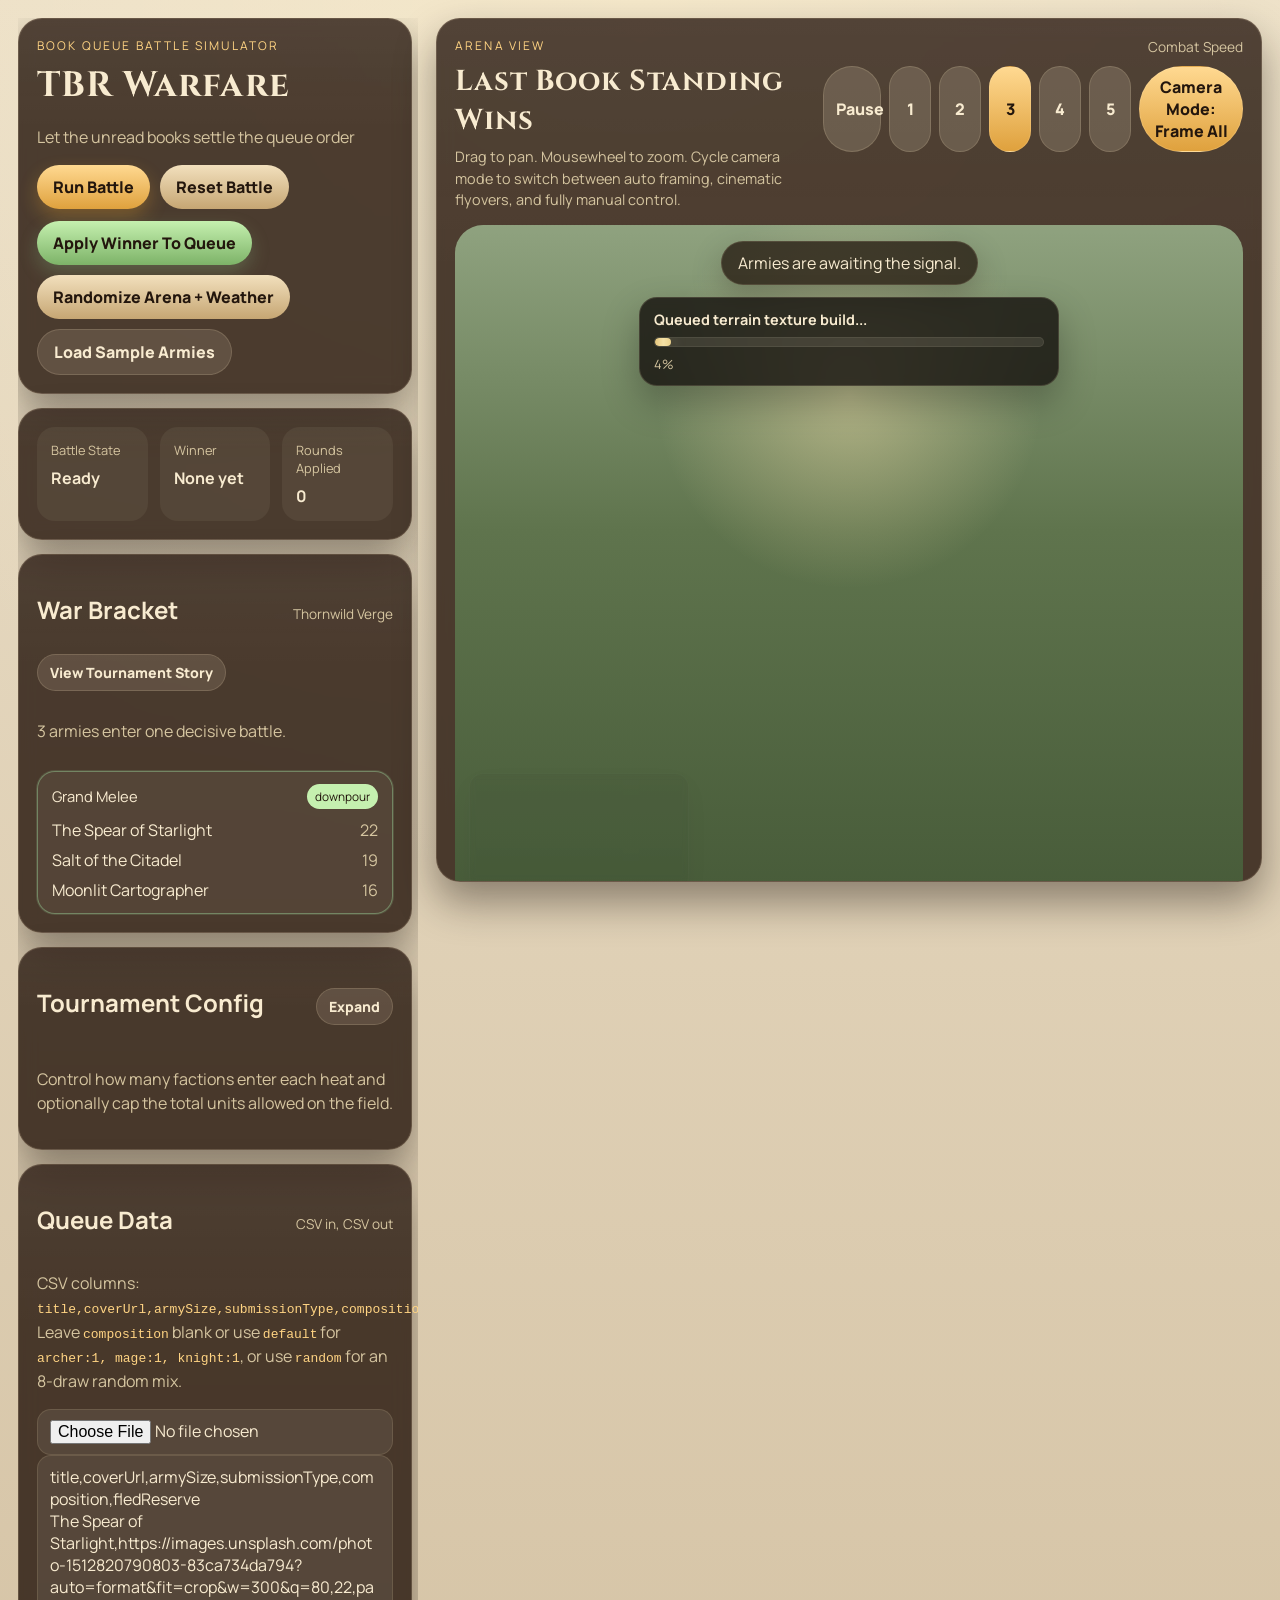
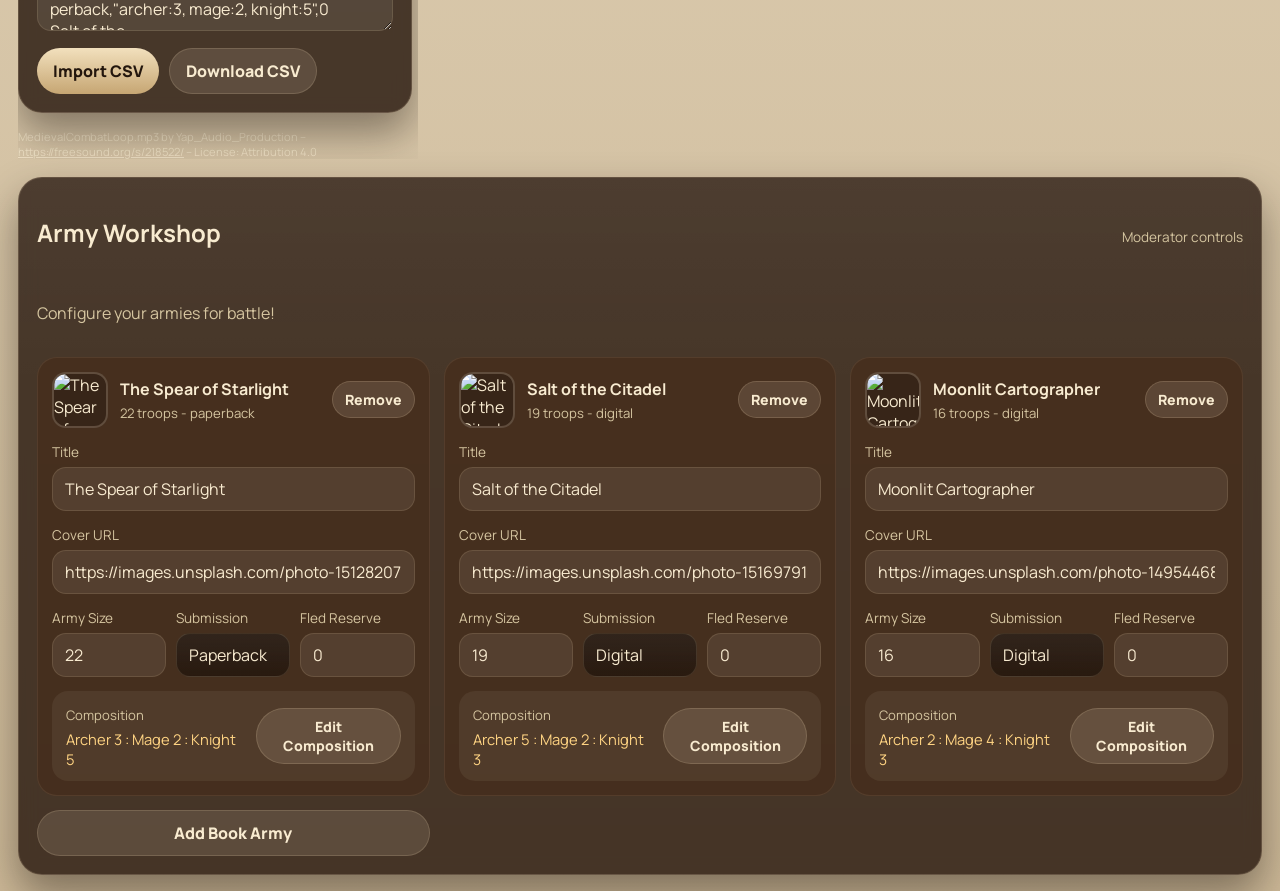
==== index.html @ db9e1590 "Add tournament view navigation and InkLord delay config" ====
﻿<!DOCTYPE html>
<html lang="en">
<head>
  <meta charset="UTF-8">
  <meta name="viewport" content="width=device-width, initial-scale=1.0">
  <title>TBR Warfare</title>
  <link rel="preconnect" href="https://fonts.googleapis.com">
  <link rel="preconnect" href="https://fonts.gstatic.com" crossorigin>
  <link href="https://fonts.googleapis.com/css2?family=Cinzel:wght@500;700;800&family=Manrope:wght@400;500;700&display=swap" rel="stylesheet">
  <link rel="stylesheet" href="styles.css">
</head>
<body>
  <div class="app-shell">
    <section id="devPanel" class="panel-section dev-panel" hidden>
      <div class="dev-panel-header">
        <div>
          <p class="eyebrow">Developer Tools</p>
          <h2>Hidden Control Shelf</h2>
        </div>
        <p class="hint">Press <code>Ctrl+1</code> to toggle this panel.</p>
      </div>
      <div class="dev-panel-controls">
        <label class="battle-render-toggle checkbox-row">
          <input id="useTerrainTexturingToggle" type="checkbox" checked>
          <span>Enable terrain texturing</span>
        </label>
        <label class="battle-render-toggle checkbox-row">
          <input id="useRiggedSpritesToggle" type="checkbox" checked>
          <span>Use rigged units when available</span>
        </label>
        <label class="battle-render-toggle checkbox-row">
          <input id="useUnitOverlapShadowsToggle" type="checkbox" checked>
          <span>Cast overlap shadows onto rear units</span>
        </label>
        <label class="battle-render-toggle checkbox-row">
          <input id="alwaysShowHealthbarsToggle" type="checkbox">
          <span>Healthbars always visible</span>
        </label>
        <label class="battle-render-toggle checkbox-row">
          <input id="showRenderDebugToggle" type="checkbox">
          <span>Show FPS and culling overlay</span>
        </label>
        <label class="battle-render-toggle checkbox-row">
          <input id="propResizeToggle" type="checkbox">
          <span>Prop resize mode</span>
        </label>
        <label class="battle-render-toggle checkbox-row">
          <input id="disableShiftInspectTooltipCooldownToggle" type="checkbox">
          <span>Disable shift-inspect tooltip cooldown</span>
        </label>
        <a class="ghost small tool-link" href="sprite-workshop.html">Open Sprite Workshop</a>
      </div>
    </section>
    <div class="top-shell">
      <aside class="control-panel">
        <div class="panel-section hero-panel">
          <p class="eyebrow">Book Queue Battle Simulator</p>
          <h1>TBR Warfare</h1>
          <p class="lede">Let the unread books settle the queue order</p>
          <div class="button-row">
            <button id="runBattleBtn" class="primary">Run Battle</button>
            <button id="resetBattleBtn" class="secondary">Reset Battle</button>
          </div>
          <div class="button-row">
            <button id="advanceQueueBtn" class="accent">Apply Winner To Queue</button>
            <button id="randomizeArenaBtn" class="secondary">Randomize Arena + Weather</button>
            <button id="seedSampleBtn" class="ghost">Load Sample Armies</button>
          </div>
        </div>

        <div class="panel-section status-panel">
          <div class="status-block">
            <span class="status-label">Battle State</span>
            <strong id="battleState">Idle</strong>
          </div>
          <div class="status-block">
            <span class="status-label">Winner</span>
            <strong id="winnerLabel">None yet</strong>
          </div>
          <div class="status-block">
            <span class="status-label">Rounds Applied</span>
            <strong id="roundCounter">0</strong>
          </div>
        </div>

        <div class="panel-section bracket-panel">
          <div class="section-heading">
            <h2>War Bracket</h2>
            <span id="arenaLabel">Single arena</span>
          </div>
          <div class="button-row bracket-actions">
            <button id="viewTournamentStoryBtn" class="ghost small" type="button" disabled>View Tournament Story</button>
          </div>
          <p id="bracketSummary" class="hint">One battle decides the next read.</p>
          <div id="bracketTracker" class="bracket-tracker"></div>
        </div>

        <div class="panel-section tournament-config-panel">
          <div class="section-heading">
            <h2>Tournament Config</h2>
            <button id="toggleTournamentConfigBtn" class="ghost small" type="button" aria-expanded="false">Expand</button>
          </div>
          <p class="hint">Control how many factions enter each heat and optionally cap the total units allowed on the field.</p>
          <div id="tournamentConfigBody" class="tournament-config-body hidden">
            <div class="field-grid tournament-config-grid">
              <label>
                <span>Min Factions Per Heat</span>
                <input id="tournamentMinFactionsInput" type="number" min="2" max="32">
              </label>
              <label>
                <span>Max Factions Per Heat</span>
                <input id="tournamentMaxFactionsInput" type="number" min="2" max="32">
              </label>
              <label>
                <span>Max Units On Battlefield</span>
                <input id="tournamentMaxUnitsInput" type="number" min="0" max="5000">
              </label>
              <label>
                <span>InkLord Invasion Delay (s)</span>
                <input id="tournamentInkLordDelayInput" type="number" min="5" max="600">
              </label>
            </div>
            <div class="button-row">
              <button id="autoCalibratePerformanceBtn" class="secondary small" type="button">Auto-Calibrate Performance</button>
            </div>
            <label class="checkbox-row">
              <input id="tournamentPaperbackOnlyInput" type="checkbox">
              <span>Paperback submissions only</span>
            </label>
            <p id="tournamentConfigSummary" class="hint tournament-config-summary"></p>
          </div>
        </div>

        <div class="panel-section import-panel">
          <div class="section-heading">
            <h2>Queue Data</h2>
            <span>CSV in, CSV out</span>
          </div>
          <p class="hint">CSV columns: <code>title,coverUrl,armySize,submissionType,composition,fledReserve</code>. Leave <code>composition</code> blank or use <code>default</code> for <code>archer:1, mage:1, knight:1</code>, or use <code>random</code> for an 8-draw random mix.</p>
          <input id="csvFileInput" type="file" accept=".csv,text/csv">
          <textarea id="csvInput" rows="7" spellcheck="false"></textarea>
          <div class="button-row">
            <button id="importCsvBtn" class="secondary">Import CSV</button>
            <button id="downloadCsvBtn" class="ghost">Download CSV</button>
          </div>
        </div>
        <p class="audio-attribution">MedievalCombatLoop.mp3 by Yap_Audio_Production -- <a href="https://freesound.org/s/218522/" target="_blank" rel="noreferrer">https://freesound.org/s/218522/</a> -- License: Attribution 4.0</p>
      </aside>

      <main class="battle-panel">
        <div class="battle-header">
          <div>
            <p class="eyebrow">Arena View</p>
            <h2>Last Book Standing Wins</h2>
            <p class="camera-hint">Drag to pan. Mousewheel to zoom. Cycle camera mode to switch between auto framing, cinematic flyovers, and fully manual control.</p>
          </div>
          <div class="battle-header-controls">
            <div class="speed-panel">
              <span class="speed-label">Combat Speed</span>
              <div id="speedControls" class="speed-controls"></div>
            </div>
          </div>
        </div>
        <div class="battle-stage">
          <canvas id="battleCanvas" width="1400" height="900"></canvas>
          <div class="battle-overlay">
            <div id="battleHealthChart" class="battle-health-chart" aria-label="Faction health share over time">
              <canvas id="battleHealthChartCanvas" width="220" height="118"></canvas>
            </div>
            <div id="battleUnitTooltip" class="battle-unit-tooltip hidden" aria-live="polite"></div>
            <div id="battleTicker" class="ticker">Awaiting armies.</div>
            <div id="terrainBuildStatus" class="terrain-build-status hidden" aria-live="polite">
              <div class="terrain-build-card">
                <p id="terrainBuildLabel" class="terrain-build-label">Building terrain texture...</p>
                <div class="terrain-build-bar" role="progressbar" aria-valuemin="0" aria-valuemax="100" aria-valuenow="0">
                  <div id="terrainBuildFill" class="terrain-build-fill"></div>
                </div>
                <p id="terrainBuildPercent" class="terrain-build-percent">0%</p>
              </div>
            </div>
            <div id="bossAnnouncement" class="boss-announcement" aria-live="assertive"></div>
            <div id="knockoutAnnouncement" class="knockout-announcement" aria-live="polite"></div>
          </div>
          <div id="winnerModal" class="winner-modal hidden">
            <div class="winner-modal-backdrop" data-close-winner="true"></div>
            <div class="winner-modal-card">
              <button id="closeWinnerModalBtn" class="ghost small winner-modal-close">Close</button>
              <div id="winnerCard" class="winner-card"></div>
            </div>
          </div>
        </div>
      </main>
    </div>

    <section class="panel-section roster-panel">
      <div class="roster-panel-header">
        <div class="section-heading">
          <h2>Army Workshop</h2>
          <span>Moderator controls</span>
        </div>
      </div>
      <p class="hint">Configure your armies for battle!</p>
      <div id="armyList" class="army-list"></div>
    </section>
  </div>

  <div id="compositionModal" class="modal hidden">
    <div class="modal-backdrop" data-close="true"></div>
    <div class="modal-card">
      <div class="section-heading">
        <h2>Edit Army Composition</h2>
        <button id="closeCompositionModalBtn" class="ghost small">Close</button>
      </div>
      <div class="composition-layout">
        <section class="composition-column composition-column-active">
          <div class="composition-column-header">
            <div>
              <p class="composition-column-kicker">Active Units</p>
              <h3 id="compositionSelectedHeading">Current roster</h3>
            </div>
            <span id="compositionSelectedCount" class="composition-column-count">0 selected</span>
          </div>
          <div class="composition-quick-actions">
            <button id="compositionRandomizeBtn" class="secondary small" type="button">Randomize</button>
          </div>
          <div id="compositionSelected" class="composition-selected"></div>
        </section>
        <section class="composition-column composition-column-available">
          <div class="composition-column-header">
            <div>
              <p class="composition-column-kicker">Available Units</p>
              <h3>Recruit reinforcements</h3>
            </div>
            <span id="compositionResultsCount" class="composition-column-count">0 available</span>
          </div>
          <input id="compositionSearch" type="text" placeholder="Search units...">
          <div id="compositionResults" class="composition-results"></div>
        </section>
      </div>
      <div class="button-row">
        <button id="cancelCompositionBtn" class="ghost">Close</button>
      </div>
    </div>
  </div>

  <div id="resetTournamentModal" class="modal hidden">
    <div class="modal-backdrop" data-close-reset="true"></div>
    <div class="modal-card modal-card-compact">
      <div class="section-heading">
        <h2>Reset Entire Tournament?</h2>
        <button id="closeResetTournamentModalBtn" class="ghost small" type="button">Close</button>
      </div>
      <p class="hint">This bracket is already underway. Resetting now restarts every heat from the beginning.</p>
      <div class="button-row">
        <button id="confirmResetTournamentBtn" class="secondary" type="button">Reset Tournament</button>
        <button id="cancelResetTournamentBtn" class="ghost" type="button">Keep Current Bracket</button>
      </div>
    </div>
  </div>

  <div id="tournamentStoryModal" class="modal hidden">
    <div class="modal-backdrop" data-close-story="true"></div>
    <div class="modal-card modal-card-wide">
      <div class="section-heading">
        <h2>Tournament Story So Far</h2>
        <button id="closeTournamentStoryBtn" class="ghost small" type="button">Close</button>
      </div>
      <p id="tournamentStorySummary" class="hint">The full bracket will appear here once a tournament begins.</p>
      <div id="tournamentStoryGraph" class="tournament-story-graph"></div>
    </div>
  </div>

  <template id="armyEditorTemplate">
    <article class="army-card">
      <div class="army-card-header">
        <div class="army-title-wrap">
          <img class="cover-thumb" alt="">
          <div>
            <h3 class="army-title"></h3>
            <p class="army-meta"></p>
          </div>
        </div>
        <button class="remove-army ghost small">Remove</button>
      </div>
      <label>
        <span>Title</span>
        <input class="title-input" type="text">
      </label>
      <label>
        <span>Cover URL</span>
        <input class="cover-input" type="url">
      </label>
      <div class="field-grid">
        <label>
          <span>Army Size</span>
          <input class="size-input" type="number" min="1" max="250">
        </label>
        <label>
          <span>Submission</span>
          <select class="submission-input">
            <option value="digital">Digital</option>
            <option value="paperback">Paperback</option>
          </select>
        </label>
        <label>
          <span>Fled Reserve</span>
          <input class="reserve-input" type="number" min="0" max="250">
        </label>
      </div>
      <div class="composition-summary-row">
        <div>
          <span>Composition</span>
          <p class="composition-summary"></p>
        </div>
        <button class="edit-composition ghost small">Edit Composition</button>
      </div>
    </article>
  </template>

  <script src="app.js"></script>
</body>
</html>
---- styles.css ----
﻿:root {
  --bg-top: #ebdfc8;
  --bg-bottom: #ccb897;
  --panel: rgba(40, 24, 14, 0.82);
  --panel-soft: rgba(70, 46, 29, 0.78);
  --panel-border: rgba(255, 231, 194, 0.16);
  --text-main: #f8ebd0;
  --text-muted: #d5c5a0;
  --accent: #e6a12e;
  --accent-soft: #ffd483;
  --shadow: rgba(22, 15, 10, 0.42);
}

* { box-sizing: border-box; }

body {
  margin: 0;
  min-height: 100vh;
  font-family: "Manrope", sans-serif;
  color: var(--text-main);
  background:
    radial-gradient(circle at top, rgba(255, 241, 204, 0.5), transparent 35%),
    linear-gradient(180deg, var(--bg-top), var(--bg-bottom));
}

button, input, select, textarea { font: inherit; }
[hidden] { display: none !important; }
.hidden { display: none !important; }

.app-shell {
  display: grid;
  gap: 18px;
  min-height: 100vh;
  padding: 18px;
  align-content: start;
}

.top-shell {
  display: grid;
  grid-template-columns: 400px minmax(0, 1fr);
  gap: 18px;
  min-height: 0;
}

.top-shell,
.control-panel,
.battle-panel,
.roster-panel {
  min-height: 0;
}

.control-panel {
  display: flex;
  flex-direction: column;
  gap: 14px;
  overflow: auto;
  padding-right: 6px;
}

.audio-attribution {
  margin: 2px 6px 0 0;
  color: rgba(248, 235, 208, 0.72);
  font-size: 0.7rem;
  line-height: 1.35;
}

.audio-attribution a {
  color: inherit;
}

.panel-section, .battle-panel {
  border: 1px solid var(--panel-border);
  border-radius: 24px;
  background:
    linear-gradient(180deg, rgba(255,255,255,0.03), transparent 30%),
    var(--panel);
  box-shadow: 0 20px 40px var(--shadow);
  backdrop-filter: blur(8px);
}

.panel-section { padding: 18px; }

.dev-panel {
  display: grid;
  gap: 14px;
  padding: 16px 18px;
}

.dev-panel-header {
  display: flex;
  align-items: flex-start;
  justify-content: space-between;
  gap: 16px;
}

.dev-panel-header h2 {
  margin: 0;
  font-family: "Cinzel", serif;
  font-size: 1.2rem;
  letter-spacing: 0.03em;
}

.dev-panel-controls {
  display: flex;
  flex-wrap: wrap;
  align-items: center;
  gap: 10px;
}

.hero-panel h1, .battle-header h2 {
  margin: 0;
  font-family: "Cinzel", serif;
  letter-spacing: 0.03em;
}
.hero-panel h1 { font-size: 2.2rem; }
.battle-header h2 { font-size: 1.8rem; }

.eyebrow {
  margin: 0 0 8px;
  color: var(--accent-soft);
  font-size: 0.75rem;
  letter-spacing: 0.18em;
  text-transform: uppercase;
}

.lede, .hint, .camera-hint {
  color: var(--text-muted);
  line-height: 1.5;
}
.camera-hint {
  margin: 6px 0 0;
  font-size: 0.9rem;
}

.button-row {
  display: flex;
  gap: 10px;
  flex-wrap: wrap;
  margin-top: 12px;
}

button {
  border: 0;
  border-radius: 999px;
  padding: 11px 16px;
  cursor: pointer;
  transition: transform 180ms ease, opacity 180ms ease, box-shadow 180ms ease;
}
button:hover { transform: translateY(-1px); }
button:active { transform: translateY(1px); }

.tool-link {
  display: inline-flex;
  align-items: center;
  justify-content: center;
  text-decoration: none;
}

.primary, .accent, .secondary, .ghost, .speed-btn {
  color: #23160d;
  font-weight: 800;
}
.primary {
  background: linear-gradient(180deg, #ffd991, #dfa13d);
  box-shadow: 0 8px 18px rgba(230, 161, 46, 0.3);
}
.accent {
  background: linear-gradient(180deg, #c5f0af, #7db368);
  box-shadow: 0 8px 18px rgba(134, 176, 127, 0.3);
}
.secondary { background: linear-gradient(180deg, #f2e0bd, #c6a673); }
.ghost {
  background: rgba(255, 239, 211, 0.12);
  color: var(--text-main);
  border: 1px solid rgba(255, 229, 188, 0.16);
}
.small { padding: 8px 12px; font-size: 0.88rem; }

.status-panel {
  display: grid;
  grid-template-columns: repeat(3, 1fr);
  gap: 12px;
}
.status-block {
  padding: 14px;
  border-radius: 18px;
  background: rgba(255, 241, 217, 0.06);
}
.status-label {
  display: block;
  color: var(--text-muted);
  font-size: 0.8rem;
  margin-bottom: 8px;
}
.bracket-panel {
  display: grid;
  gap: 12px;
}
.tournament-config-panel {
  display: grid;
  gap: 12px;
}
.tournament-config-body {
  display: grid;
  gap: 12px;
}
.tournament-config-grid {
  grid-template-columns: repeat(3, minmax(0, 1fr));
}
.tournament-config-body .checkbox-row {
  margin: 0;
}
.tournament-config-summary {
  margin: 0;
}
.bracket-actions {
  margin-top: -4px;
}
.bracket-tracker {
  display: grid;
  gap: 12px;
}
.bracket-round {
  display: grid;
  gap: 10px;
}
.bracket-round-title {
  margin: 0;
  font-size: 0.95rem;
  color: var(--accent-soft);
  letter-spacing: 0.08em;
  text-transform: uppercase;
}
.bracket-match {
  padding: 12px 14px;
  border-radius: 18px;
  background: rgba(255, 241, 217, 0.06);
  border: 1px solid rgba(255, 229, 188, 0.08);
  display: grid;
  gap: 10px;
}
.bracket-match.active {
  border-color: rgba(159, 221, 161, 0.42);
  box-shadow: 0 0 0 1px rgba(159, 221, 161, 0.16);
}
.bracket-match.complete {
  border-color: rgba(255, 211, 128, 0.3);
}
.bracket-match-header {
  display: flex;
  align-items: center;
  justify-content: space-between;
  gap: 12px;
}
.bracket-match-title {
  margin: 0;
  font-size: 0.92rem;
}
.bracket-badge {
  padding: 4px 8px;
  border-radius: 999px;
  font-size: 0.74rem;
  color: #23160d;
  background: rgba(255, 239, 211, 0.82);
}
.bracket-match.active .bracket-badge {
  background: #c5f0af;
}
.bracket-match.complete .bracket-badge {
  background: #ffd483;
}
.bracket-entries {
  display: grid;
  gap: 8px;
}
.bracket-entry {
  display: flex;
  align-items: center;
  justify-content: space-between;
  gap: 12px;
  color: var(--text-muted);
}
.bracket-entry span:first-child {
  color: var(--text-main);
}
.bracket-entry.advanced span:first-child {
  color: var(--accent-soft);
  font-weight: 700;
}
.bracket-entry.eliminated {
  opacity: 0.62;
}
.bracket-entry.pending span:first-child {
  color: var(--text-muted);
}
.bracket-entry.champion {
  border-color: rgba(255, 214, 115, 0.42);
  background: rgba(255, 211, 128, 0.12);
}
.champion-showcase {
  border-color: rgba(255, 214, 115, 0.34);
  box-shadow: 0 0 0 1px rgba(255, 214, 115, 0.12);
}
.arena-weather {
  color: var(--text-muted);
  font-size: 0.78rem;
  text-transform: uppercase;
  letter-spacing: 0.08em;
}

.section-heading {
  display: flex;
  align-items: baseline;
  justify-content: space-between;
  gap: 12px;
}
.section-heading span { color: var(--text-muted); font-size: 0.85rem; }

textarea, input, select {
  width: 100%;
  border: 1px solid rgba(255, 225, 180, 0.12);
  border-radius: 14px;
  padding: 10px 12px;
  color: var(--text-main);
  background: rgba(255, 247, 232, 0.08);
}
select {
  appearance: none;
  background:
    linear-gradient(180deg, rgba(255, 248, 231, 0.08), rgba(44, 28, 17, 0.74)),
    rgba(30, 18, 10, 0.92);
}
select option {
  color: #f8ebd0;
  background: #24160d;
}
textarea {
  resize: vertical;
  min-height: 120px;
}
code { color: var(--accent-soft); }

.army-list {
  display: grid;
  grid-template-columns: repeat(auto-fit, minmax(300px, 1fr));
  gap: 14px;
  align-items: start;
}
.roster-panel {
  display: grid;
  gap: 16px;
  padding: 18px;
}
.roster-panel-header {
  display: grid;
  gap: 6px;
}
.army-card {
  padding: 14px;
  border-radius: 20px;
  background: var(--panel-soft);
  border: 1px solid rgba(255, 229, 188, 0.08);
  min-width: 0;
}
.army-card.winner-highlight {
  border-color: rgba(255, 214, 124, 0.72);
  box-shadow: 0 0 0 1px rgba(255, 214, 124, 0.32), 0 18px 34px rgba(17, 11, 7, 0.28);
  background:
    linear-gradient(180deg, rgba(255, 215, 133, 0.12), transparent 36%),
    var(--panel-soft);
}
.army-card-header, .army-title-wrap {
  display: flex;
  align-items: center;
  justify-content: space-between;
  gap: 12px;
}
.army-title-wrap { justify-content: flex-start; }
.cover-thumb {
  width: 56px;
  height: 56px;
  object-fit: cover;
  border-radius: 14px;
  border: 2px solid rgba(255, 236, 203, 0.2);
  background: rgba(0, 0, 0, 0.2);
}
.winner-highlight .cover-thumb {
  border-color: rgba(255, 217, 120, 0.95);
  box-shadow: 0 0 0 4px rgba(255, 217, 120, 0.18);
}
.army-title { margin: 0; font-size: 1rem; }
.army-meta {
  margin: 4px 0 0;
  color: var(--text-muted);
  font-size: 0.82rem;
}

label {
  display: block;
  margin-top: 12px;
}
label span {
  display: inline-block;
  margin-bottom: 6px;
  color: var(--text-muted);
  font-size: 0.85rem;
}
.field-grid, .composition-grid {
  display: grid;
  gap: 10px;
}
.field-grid { grid-template-columns: repeat(3, 1fr); }
.composition-grid {
  grid-template-columns: repeat(3, 1fr);
  align-items: end;
}
.ratio-value {
  display: block;
  margin-top: 4px;
  color: var(--accent-soft);
}

.battle-panel {
  display: flex;
  flex-direction: column;
  padding: 18px;
  height: calc(100vh - 36px);
  overflow: hidden;
}
.battle-header {
  display: flex;
  justify-content: space-between;
  align-items: flex-start;
  gap: 18px;
  margin-bottom: 14px;
}
.battle-header-controls {
  display: flex;
  flex-direction: column;
  align-items: flex-end;
  gap: 12px;
}
.battle-render-toggle {
  display: inline-flex;
  align-items: center;
  gap: 8px;
  padding: 8px 12px;
  border-radius: 999px;
  background: rgba(255, 239, 211, 0.09);
  border: 1px solid rgba(255, 229, 188, 0.16);
  color: var(--text-muted);
  font-size: 0.85rem;
}
.battle-render-toggle input[type="checkbox"] {
  accent-color: #dfa13d;
}
.legend {
  display: flex;
  flex-wrap: wrap;
  justify-content: flex-end;
  gap: 12px;
  color: var(--text-muted);
}
.legend span {
  display: inline-flex;
  align-items: center;
  gap: 8px;
}
.legend-swatch {
  width: 16px;
  height: 16px;
  border-radius: 999px;
  display: inline-block;
}
.legend-swatch.archers { background: #d96e54; }
.legend-swatch.mages { background: #7cc6db; }
.legend-swatch.knights { background: #d8c28e; }

.speed-panel {
  display: flex;
  align-items: center;
  gap: 10px;
  flex-wrap: wrap;
  justify-content: flex-end;
}
.speed-label {
  color: var(--text-muted);
  font-size: 0.86rem;
}
.speed-controls {
  display: flex;
  gap: 8px;
}
.speed-btn {
  min-width: 42px;
  padding: 9px 12px;
  background: rgba(255, 239, 211, 0.16);
  color: var(--text-main);
  border: 1px solid rgba(255, 229, 188, 0.16);
}
.speed-btn.active {
  background: linear-gradient(180deg, #ffd991, #dfa13d);
  color: #23160d;
}

.battle-stage {
  position: relative;
  flex: 0 0 auto;
  height: min(760px, calc(100vh - 220px));
  min-height: 520px;
  max-height: 760px;
  aspect-ratio: 1180 / 760;
  border-radius: 28px;
  overflow: hidden;
  background:
    radial-gradient(circle at 50% 25%, rgba(255, 232, 178, 0.45), transparent 30%),
    linear-gradient(180deg, #8fa27f 0%, #5f744d 45%, #475b39 100%);
}
canvas {
  width: 100%;
  height: 100%;
  display: block;
  cursor: grab;
}
canvas.is-dragging { cursor: grabbing; }
.battle-overlay {
  position: absolute;
  inset: 0;
  pointer-events: none;
  display: flex;
  flex-direction: column;
  align-items: center;
  padding-top: 16px;
  z-index: 2;
}
.battle-unit-tooltip {
  position: absolute;
  min-width: 220px;
  max-width: min(320px, calc(100% - 28px));
  padding: 12px 14px;
  border-radius: 16px;
  background: rgba(24, 20, 16, 0.94);
  border: 1px solid rgba(255, 236, 196, 0.16);
  box-shadow: 0 18px 34px rgba(0, 0, 0, 0.34);
  backdrop-filter: blur(6px);
  color: var(--text-main);
  transform: translate(14px, -50%);
  opacity: 1;
  transition: opacity 140ms ease;
}
.battle-unit-tooltip.hidden {
  opacity: 0;
}
.battle-unit-tooltip-header {
  display: grid;
  gap: 2px;
  margin-bottom: 8px;
}
.battle-unit-tooltip h3,
.battle-unit-tooltip p,
.battle-unit-tooltip ul {
  margin: 0;
}
.battle-unit-tooltip h3 {
  font-size: 0.95rem;
}
.battle-unit-tooltip-faction {
  color: var(--accent-soft);
  font-size: 0.75rem;
  letter-spacing: 0.08em;
  text-transform: uppercase;
}
.battle-unit-tooltip-health {
  color: var(--text-muted);
  font-size: 0.84rem;
}
.battle-unit-tooltip ul {
  display: grid;
  gap: 8px;
  padding: 0;
  list-style: none;
}
.battle-unit-tooltip li {
  display: grid;
  gap: 2px;
}
.battle-unit-tooltip-status {
  color: var(--text-main);
  font-size: 0.84rem;
  font-weight: 700;
}
.battle-unit-tooltip-copy {
  color: var(--text-muted);
  font-size: 0.79rem;
  line-height: 1.4;
}
.battle-unit-tooltip-empty {
  color: var(--text-muted);
  font-size: 0.8rem;
}
.battle-health-chart {
  position: absolute;
  bottom: 14px;
  left: 14px;
  width: clamp(150px, 18vw, 220px);
  aspect-ratio: 220 / 118;
  padding: 6px;
  border-radius: 14px;
  background: rgba(18, 17, 16, 0.12);
  border: 1px solid rgba(255, 245, 220, 0.08);
  box-shadow: 0 10px 24px rgba(0, 0, 0, 0.14);
  backdrop-filter: blur(3px);
  opacity: 0.26;
  transition: opacity 180ms ease, background-color 180ms ease, border-color 180ms ease, box-shadow 180ms ease;
  pointer-events: auto;
}
.battle-health-chart:hover {
  opacity: 0.92;
  background: rgba(18, 17, 16, 0.42);
  border-color: rgba(255, 245, 220, 0.18);
  box-shadow: 0 16px 32px rgba(0, 0, 0, 0.22);
}
.battle-health-chart canvas {
  width: 100%;
  height: 100%;
  display: block;
}
.ticker {
  align-self: center;
  padding: 10px 16px;
  border-radius: 999px;
  background: rgba(32, 21, 13, 0.75);
  border: 1px solid rgba(255, 229, 188, 0.12);
  color: var(--text-main);
  box-shadow: 0 12px 30px rgba(0, 0, 0, 0.25);
}
.terrain-build-status {
  position: absolute;
  top: 72px;
  left: 50%;
  width: min(420px, calc(100% - 36px));
  opacity: 1;
  transform: translateX(-50%);
  transition: opacity 160ms ease, transform 200ms ease;
}
.terrain-build-status.hidden {
  opacity: 0;
  transform: translateX(-50%) translateY(-8px);
}
.terrain-build-card {
  display: grid;
  gap: 8px;
  padding: 12px 14px;
  border-radius: 18px;
  background: rgba(22, 19, 15, 0.82);
  border: 1px solid rgba(255, 231, 188, 0.14);
  box-shadow: 0 16px 36px rgba(0, 0, 0, 0.26);
  backdrop-filter: blur(5px);
}
.terrain-build-label,
.terrain-build-percent {
  margin: 0;
  color: var(--text-main);
}
.terrain-build-label {
  font-size: 0.9rem;
  font-weight: 700;
}
.terrain-build-percent {
  font-size: 0.8rem;
  color: var(--text-muted);
}
.terrain-build-bar {
  position: relative;
  width: 100%;
  height: 10px;
  border-radius: 999px;
  overflow: hidden;
  background: rgba(255, 244, 220, 0.1);
  border: 1px solid rgba(255, 241, 213, 0.08);
}
.terrain-build-fill {
  width: 0%;
  height: 100%;
  border-radius: inherit;
  background: linear-gradient(90deg, #e6c77d 0%, #f4e1a6 52%, #ead18b 100%);
  box-shadow: 0 0 18px rgba(246, 224, 156, 0.28);
  transition: width 180ms ease;
}
.boss-announcement {
  position: absolute;
  top: 74px;
  left: 50%;
  width: min(1000px, calc(100% - 52px));
  padding: 14px 24px;
  border-radius: 22px;
  opacity: 0;
  transform: translate(-50%, -24px) scale(0.94);
  transition: opacity 200ms ease, transform 260ms cubic-bezier(.2,.8,.2,1);
  text-align: center;
  font-family: "Cinzel", serif;
  font-size: clamp(2rem, 5vw, 4.6rem);
  font-weight: 800;
  letter-spacing: 0.16em;
  text-transform: uppercase;
  color: #fff4db;
  text-shadow:
    0 0 16px rgba(255, 238, 199, 0.42),
    0 8px 24px rgba(0, 0, 0, 0.42);
  background:
    radial-gradient(circle at 50% 0%, rgba(255, 244, 207, 0.2), transparent 56%),
    linear-gradient(135deg, rgba(18, 15, 27, 0.9), rgba(58, 39, 108, 0.86) 50%, rgba(14, 12, 20, 0.92));
  border: 1px solid rgba(227, 212, 255, 0.34);
  box-shadow:
    0 24px 54px rgba(0, 0, 0, 0.36),
    0 0 0 1px rgba(255, 247, 224, 0.08) inset;
}
.boss-announcement.active {
  opacity: 1;
  transform: translate(-50%, 0) scale(1);
}
.boss-announcement.exiting {
  opacity: 0;
  transform: translate(-50%, 20px) scale(1.02);
}
.knockout-announcement {
  position: absolute;
  left: 50%;
  bottom: 36px;
  width: min(720px, calc(100% - 40px));
  opacity: 0;
  transform: translate(-50%, 42px) scale(0.92);
  transition: opacity 220ms ease, transform 280ms cubic-bezier(.2,.8,.2,1);
}
.knockout-announcement.active {
  opacity: 1;
  transform: translate(-50%, 0) scale(1);
}
.knockout-announcement.exiting {
  opacity: 0;
  transform: translate(-50%, -28px) scale(1.03);
}
.knockout-card {
  display: grid;
  grid-template-columns: 120px 1fr;
  gap: 18px;
  align-items: center;
  padding: 18px;
  border-radius: 26px;
  border: 1px solid rgba(255, 226, 173, 0.38);
  background:
    linear-gradient(135deg, rgba(110, 27, 16, 0.96), rgba(42, 12, 9, 0.95) 58%, rgba(20, 10, 8, 0.94)),
    radial-gradient(circle at top left, rgba(255, 196, 109, 0.24), transparent 36%);
  box-shadow:
    0 24px 60px rgba(0, 0, 0, 0.34),
    0 0 0 1px rgba(255, 223, 163, 0.08) inset;
}
.knockout-cover,
.knockout-cover-fallback {
  width: 120px;
  height: 170px;
  border-radius: 18px;
  border: 2px solid rgba(255, 220, 143, 0.72);
  box-shadow: 0 18px 36px rgba(0, 0, 0, 0.28);
}
.knockout-cover {
  object-fit: cover;
  background: rgba(255, 247, 232, 0.08);
}
.knockout-cover-fallback {
  display: grid;
  place-items: center;
  padding: 14px;
  text-align: center;
  font-family: "Cinzel", serif;
  font-size: 1.8rem;
  letter-spacing: 0.08em;
  color: #fff0cf;
  background:
    linear-gradient(160deg, rgba(255, 210, 136, 0.3), rgba(87, 16, 12, 0.88)),
    rgba(255, 247, 232, 0.08);
}
.knockout-copy {
  display: grid;
  gap: 8px;
}
.knockout-kicker {
  color: #ffd898;
  font-size: 0.72rem;
  font-weight: 800;
  letter-spacing: 0.2em;
  text-transform: uppercase;
}
.knockout-headline {
  margin: 0;
  font-family: "Cinzel", serif;
  font-size: clamp(1.5rem, 3.2vw, 2.5rem);
  line-height: 1.02;
  color: #fff5e2;
  text-transform: uppercase;
}
.knockout-title {
  margin: 0;
  font-size: clamp(1rem, 2vw, 1.18rem);
  color: #ffd898;
}
.knockout-subline {
  margin: 0;
  color: rgba(255, 238, 213, 0.88);
  line-height: 1.45;
}
.winner-modal {
  position: absolute;
  inset: 0;
  z-index: 3;
  display: grid;
  place-items: center;
  padding: 20px;
}
.winner-modal.hidden { display: none; }
.winner-modal-backdrop {
  position: absolute;
  inset: 0;
  background: rgba(14, 10, 6, 0.6);
  backdrop-filter: blur(4px);
}
.winner-modal-card {
  position: relative;
  z-index: 1;
  width: min(560px, calc(100% - 16px));
  max-height: calc(100% - 16px);
  overflow: auto;
  padding: 18px;
  border-radius: 24px;
  border: 1px solid rgba(255, 229, 188, 0.18);
  background: linear-gradient(180deg, rgba(74, 50, 30, 0.96), rgba(41, 26, 16, 0.98));
  box-shadow: 0 28px 60px rgba(0, 0, 0, 0.38);
}
.winner-modal-close {
  position: sticky;
  top: 0;
  margin-left: auto;
  display: block;
  z-index: 1;
}
.winner-card h3, .winner-card p { margin: 0; }

@media (max-width: 1160px) {
  .top-shell { grid-template-columns: 1fr; }
  .control-panel { order: 2; }
  .battle-panel {
    height: auto;
    overflow: visible;
  }
  .battle-stage {
    height: min(70vh, 760px);
  }
}

@media (max-width: 760px) {
  .app-shell {
    padding: 10px;
    gap: 10px;
  }
  .top-shell {
    gap: 10px;
  }
  .status-panel, .field-grid, .composition-grid, .tournament-config-grid {
    grid-template-columns: 1fr;
  }
  .army-list {
    grid-template-columns: 1fr;
  }
  .battle-header {
    display: grid;
    gap: 10px;
  }
  .battle-health-chart {
    bottom: 10px;
    left: 10px;
    width: min(168px, 42vw);
  }
  .battle-header-controls,
  .legend,
  .speed-panel {
    align-items: flex-start;
    justify-content: flex-start;
  }
  .dev-panel-header {
    flex-direction: column;
  }
  .speed-controls {
    flex-wrap: wrap;
  }
  .knockout-announcement {
    bottom: 18px;
    width: min(560px, calc(100% - 24px));
  }
  .knockout-card {
    grid-template-columns: 84px 1fr;
    gap: 14px;
    padding: 14px;
    border-radius: 20px;
  }
  .knockout-cover,
  .knockout-cover-fallback {
    width: 84px;
    height: 120px;
    border-radius: 14px;
  }
  .knockout-cover-fallback {
    font-size: 1.25rem;
  }
}


.composition-summary-row {
  display: flex;
  align-items: center;
  justify-content: space-between;
  gap: 12px;
  margin-top: 14px;
  padding: 12px 14px;
  border-radius: 16px;
  background: rgba(255, 241, 217, 0.06);
}
.composition-summary-row span {
  color: var(--text-muted);
  font-size: 0.82rem;
}
.composition-summary {
  margin: 4px 0 0;
  color: var(--accent-soft);
  font-size: 0.92rem;
}
.modal {
  position: fixed;
  inset: 0;
  z-index: 30;
  display: grid;
  place-items: center;
}
.modal.hidden { display: none; }
.modal-backdrop {
  position: absolute;
  inset: 0;
  background: rgba(14, 10, 6, 0.72);
}
.modal-card {
  position: relative;
  width: min(1120px, calc(100vw - 24px));
  max-height: min(82vh, 820px);
  overflow: auto;
  padding: 20px;
  border-radius: 24px;
  border: 1px solid rgba(255, 229, 188, 0.16);
  background: rgba(45, 28, 17, 0.96);
  box-shadow: 0 24px 60px rgba(0,0,0,0.36);
}
.modal-card-compact {
  width: min(520px, calc(100vw - 24px));
}
.modal-card-wide {
  width: min(1220px, calc(100vw - 24px));
}
.composition-layout {
  display: grid;
  grid-template-columns: minmax(0, 0.95fr) minmax(0, 1.15fr);
  gap: 18px;
  margin-top: 16px;
}
.composition-column {
  min-width: 0;
  display: grid;
  align-content: start;
  gap: 12px;
  padding: 16px;
  border-radius: 20px;
  border: 1px solid rgba(255, 229, 188, 0.1);
  background: linear-gradient(180deg, rgba(255, 244, 222, 0.04), rgba(255, 255, 255, 0.02));
}
.composition-column-active {
  background:
    radial-gradient(circle at top, rgba(197, 240, 175, 0.09), transparent 50%),
    linear-gradient(180deg, rgba(255, 244, 222, 0.05), rgba(255, 255, 255, 0.02));
}
.composition-column-header {
  display: flex;
  align-items: flex-start;
  justify-content: space-between;
  gap: 12px;
}
.composition-column-header h3 {
  margin: 2px 0 0;
  font-size: 1rem;
}
.composition-column-kicker {
  margin: 0;
  color: var(--accent-soft);
  font-size: 0.72rem;
  letter-spacing: 0.18em;
  text-transform: uppercase;
}
.composition-column-count {
  padding: 6px 10px;
  border-radius: 999px;
  background: rgba(255, 241, 217, 0.08);
  color: var(--text-muted);
  font-size: 0.8rem;
  white-space: nowrap;
}
.composition-results,
.composition-selected {
  display: grid;
  gap: 10px;
  align-content: start;
}
.composition-quick-actions {
  display: grid;
  gap: 8px;
}
.composition-quick-actions .hint {
  margin: 0;
}
.tournament-story-graph {
  overflow: auto;
  padding: 6px 0 2px;
}
.story-bracket-shell {
  min-width: min-content;
}
.story-bracket-stage {
  position: relative;
}
.story-bracket-lines {
  position: absolute;
  inset: 0;
  width: 100%;
  height: 100%;
  overflow: visible;
}
.story-bracket-lines path {
  fill: none;
  stroke: rgba(255, 229, 188, 0.3);
  stroke-width: 3;
  stroke-linecap: round;
  stroke-linejoin: round;
}
.story-node {
  position: absolute;
  display: grid;
  gap: 10px;
  padding: 14px 16px;
  border-radius: 22px;
  background:
    radial-gradient(circle at top, rgba(255, 234, 184, 0.1), transparent 46%),
    rgba(45, 28, 17, 0.94);
  border: 1px solid rgba(255, 229, 188, 0.14);
  box-shadow: 0 18px 34px rgba(0, 0, 0, 0.18);
}
.story-node.active {
  border-color: rgba(159, 221, 161, 0.42);
  box-shadow: 0 0 0 1px rgba(159, 221, 161, 0.16), 0 18px 34px rgba(0, 0, 0, 0.22);
}
.story-node.complete {
  border-color: rgba(255, 211, 128, 0.28);
}
.story-node.pending {
  opacity: 0.86;
}
.story-node-header {
  display: flex;
  align-items: flex-start;
  justify-content: space-between;
  gap: 12px;
}
.story-node-round {
  margin: 0 0 4px;
  color: var(--accent-soft);
  font-size: 0.68rem;
  letter-spacing: 0.18em;
  text-transform: uppercase;
}
.story-node-title {
  margin: 0;
  font-size: 1rem;
}
.story-node-arena {
  margin: 0;
  color: var(--text-muted);
  font-size: 0.82rem;
}
.story-node-banners {
  display: grid;
  gap: 8px;
  align-items: start;
}
.story-banner-chip {
  --banner-color: #d8c28e;
  display: grid;
  grid-template-columns: auto minmax(0, 1fr);
  gap: 10px;
  align-items: start;
  padding: 10px 12px;
  border-radius: 16px;
  background:
    linear-gradient(135deg, color-mix(in srgb, var(--banner-color) 18%, rgba(255,255,255,0.05)), rgba(17, 12, 9, 0.2)),
    rgba(255, 241, 217, 0.05);
  border: 1px solid color-mix(in srgb, var(--banner-color) 35%, rgba(255, 229, 188, 0.12));
  min-height: 100px;
  box-sizing: border-box;
}
.story-banner-chip.defeated {
  opacity: 0.56;
  filter: saturate(0.7);
}
.story-banner-chip.active {
  box-shadow: 0 0 0 1px rgba(159, 221, 161, 0.14);
}
.story-banner-flag {
  min-width: 40px;
  padding: 0 6px;
  height: 42px;
  clip-path: polygon(0 0, 100% 0, 100% 78%, 50% 100%, 0 78%);
  background: linear-gradient(180deg, color-mix(in srgb, var(--banner-color) 85%, white), color-mix(in srgb, var(--banner-color) 68%, black));
  color: #1f140d;
  font-family: "Cinzel", serif;
  font-size: 0.76rem;
  letter-spacing: 0.04em;
  font-weight: 800;
  display: grid;
  place-items: center;
  grid-row: 1 / span 2;
}
.story-banner-chip-copy {
  min-width: 0;
  display: grid;
  gap: 4px;
  align-content: start;
}
.story-banner-chip-name {
  min-width: 0;
  line-height: 1.18;
  font-weight: 700;
  overflow-wrap: anywhere;
  word-break: break-word;
  display: -webkit-box;
  -webkit-line-clamp: 3;
  -webkit-box-orient: vertical;
  overflow: hidden;
}
.story-banner-chip-name-small {
  font-size: 0.9rem;
}
.story-banner-chip-name-xsmall {
  font-size: 0.82rem;
  line-height: 1.14;
}
.story-banner-chip-name-xxsmall {
  font-size: 0.76rem;
  line-height: 1.1;
}
.story-banner-chip-size {
  color: var(--text-muted);
  font-size: 0.78rem;
}
.story-banner-chip-status {
  padding: 4px 8px;
  border-radius: 999px;
  background: rgba(17, 12, 9, 0.3);
  color: #fff1dd;
  font-size: 0.7rem;
  white-space: nowrap;
  grid-column: 2;
  justify-self: start;
  margin-top: auto;
}
.story-banner-chip.advanced .story-banner-chip-status {
  background: rgba(197, 240, 175, 0.18);
  color: #def5cf;
}
.story-banner-chip.defeated .story-banner-chip-status {
  background: rgba(131, 78, 59, 0.24);
  color: #f0c3b3;
}
.unit-card {
  display: grid;
  grid-template-columns: minmax(0, 1fr) auto;
  align-items: start;
  gap: 16px;
  padding: 14px 16px;
  border-radius: 16px;
  background: rgba(255, 241, 217, 0.06);
  border: 1px solid rgba(255, 229, 188, 0.08);
  transform-origin: center;
}
.unit-result,
.selected-unit {
  position: relative;
}
.unit-result {
  background: rgba(255, 241, 217, 0.05);
}
.selected-unit {
  grid-template-columns: minmax(0, 1fr);
  gap: 12px;
  background:
    linear-gradient(180deg, rgba(197, 240, 175, 0.08), rgba(255, 241, 217, 0.05)),
    rgba(255, 241, 217, 0.05);
}
.unit-card-entering {
  animation: composition-card-enter 320ms cubic-bezier(.2,.8,.2,1);
}
.unit-card-settled {
  box-shadow: 0 0 0 1px rgba(197, 240, 175, 0.24), 0 14px 26px rgba(0, 0, 0, 0.16);
}
.composition-transfer-clone {
  position: fixed;
  z-index: 50;
  margin: 0;
  pointer-events: none;
  overflow: hidden;
  transition: transform 320ms cubic-bezier(.2,.8,.2,1), opacity 320ms ease;
  box-shadow: 0 28px 48px rgba(0, 0, 0, 0.32);
}
.unit-result button,
.selected-unit button {
  white-space: nowrap;
}
.unit-panel-main {
  display: grid;
  grid-template-columns: 64px minmax(0, 1fr);
  align-items: flex-start;
  gap: 14px;
  min-width: 0;
}
.unit-copy {
  display: grid;
  gap: 6px;
  min-width: 0;
}
.unit-header {
  display: grid;
  gap: 3px;
}
.unit-copy strong {
  display: block;
  font-size: 0.98rem;
}
.unit-copy p {
  margin: 0;
  color: var(--text-muted);
  font-size: 0.82rem;
}
.unit-keywords {
  text-transform: uppercase;
  letter-spacing: 0.08em;
  font-size: 0.7rem;
  color: var(--accent-soft);
}
.unit-description {
  font-size: 0.88rem;
  line-height: 1.45;
}
.unit-veteran-copy {
  color: var(--accent-soft);
}
.unit-icon {
  width: 64px;
  height: 64px;
  border-radius: 18px;
  background: linear-gradient(180deg, rgba(255, 244, 222, 0.14), rgba(255, 255, 255, 0.05));
  border: 1px solid rgba(255, 229, 188, 0.12);
  display: grid;
  place-items: center;
  color: var(--accent-soft);
  overflow: hidden;
  flex-shrink: 0;
}
.unit-icon-visual {
  width: 100%;
  height: 100%;
  display: grid;
  place-items: center;
}
.unit-icon-svg {
  width: 42px;
  height: 42px;
  display: block;
}
.unit-icon-rig-canvas {
  width: 100%;
  height: 100%;
  display: block;
}
.unit-icon-knight { color: #d8c28e; }
.unit-icon-archer { color: #d96e54; }
.unit-icon-mage { color: #7cc6db; }
.unit-icon-medic { color: #9fdda1; }
.unit-icon-bomber { color: #e49b58; }
.unit-icon-assassin { color: #b8b0df; }
.unit-icon-poisoner { color: #79d878; }
.unit-icon-firebreather { color: #f39c55; }
.unit-icon-necromancer { color: #9a78d3; }
.unit-icon-graverobber { color: #c0a173; }
.unit-icon-arachnomist { color: #8cc15c; }
.unit-icon-spiderswarm { color: #8cc15c; }
.selected-unit input {
  width: 100%;
  min-width: 0;
}
.unit-actions {
  align-self: center;
}
.unit-actions-active {
  display: grid;
  grid-template-columns: minmax(92px, 124px) minmax(120px, 152px);
  gap: 10px;
  align-self: stretch;
  justify-content: start;
}
.unit-quantity-field {
  display: grid;
  gap: 6px;
}
.unit-quantity-field span {
  color: var(--text-muted);
  font-size: 0.72rem;
  letter-spacing: 0.08em;
  text-transform: uppercase;
}
.unit-quantity-field input,
.unit-actions-active button {
  min-height: 42px;
}
.unit-actions-active button {
  align-self: end;
  margin-top: auto;
}
@keyframes composition-card-enter {
  0% {
    opacity: 0.25;
    transform: scale(0.96);
  }
  100% {
    opacity: 1;
    transform: scale(1);
  }
}
@media (max-width: 700px) {
  .composition-layout,
  .unit-result,
  .selected-unit {
    grid-template-columns: 1fr;
  }
  .composition-layout {
    gap: 12px;
  }
  .unit-panel-main {
    grid-template-columns: 56px minmax(0, 1fr);
    gap: 12px;
  }
  .unit-icon {
    width: 56px;
    height: 56px;
    border-radius: 16px;
  }
  .unit-icon-svg {
    width: 38px;
    height: 38px;
  }
  .unit-actions {
    justify-self: start;
  }
  .unit-actions-active {
    grid-template-columns: minmax(92px, 124px) minmax(112px, 1fr);
    width: 100%;
  }
}
.winner-card {
  display: grid;
  gap: 14px;
}
.winner-card-cover {
  width: 88px;
  height: 128px;
  object-fit: cover;
  border-radius: 16px;
  border: 2px solid rgba(255, 220, 143, 0.65);
  background: rgba(255, 247, 232, 0.08);
  box-shadow: 0 14px 28px rgba(0, 0, 0, 0.22);
}
.winner-header {
  display: grid;
  grid-template-columns: auto 1fr;
  gap: 16px;
  align-items: center;
}
.winner-header-ultimate {
  padding: 16px 18px;
  border-radius: 20px;
  background:
    radial-gradient(circle at top right, rgba(255, 220, 124, 0.18), transparent 34%),
    rgba(255, 241, 217, 0.06);
  border: 1px solid rgba(255, 220, 124, 0.22);
}
.winner-header-copy {
  display: grid;
  gap: 6px;
}
.winner-kicker {
  color: var(--accent-soft);
  text-transform: uppercase;
  letter-spacing: 0.16em;
  font-size: 0.72rem;
}
.winner-header h3,
.winner-header p {
  margin: 0;
}
.victory-list {
  max-height: 220px;
  overflow: auto;
  display: grid;
  gap: 10px;
}
.victory-entry {
  display: flex;
  justify-content: space-between;
  gap: 12px;
  padding: 12px 14px;
  border-radius: 16px;
  background: rgba(255, 241, 217, 0.06);
}
.victory-entry p {
  margin: 2px 0 0;
  color: var(--text-muted);
}
.victory-badges {
  display: flex;
  gap: 8px;
  flex-wrap: wrap;
  justify-content: flex-end;
}
.victory-badge {
  padding: 6px 10px;
  border-radius: 999px;
  background: rgba(255, 211, 128, 0.14);
  color: var(--accent-soft);
  font-size: 0.8rem;
}
.tournament-victory-summary {
  display: grid;
  grid-template-columns: repeat(auto-fit, minmax(132px, 1fr));
  gap: 10px;
}
.tournament-victory-stat {
  display: grid;
  gap: 4px;
  padding: 14px;
  border-radius: 16px;
  background: rgba(255, 241, 217, 0.06);
  border: 1px solid rgba(255, 220, 124, 0.12);
}
.tournament-victory-stat strong {
  font-size: 1.55rem;
  font-family: "Cinzel", serif;
  color: var(--accent-soft);
}
.tournament-victory-stat span {
  color: var(--text-muted);
  line-height: 1.35;
}
@media (max-width: 760px) {
  .composition-layout {
    grid-template-columns: 1fr;
  }
  .composition-summary-row,
  .unit-result,
  .selected-unit,
  .victory-entry {
    display: grid;
  }
  .story-banner-chip {
    grid-template-columns: auto minmax(0, 1fr);
  }
  .story-banner-chip-status {
    grid-column: 2;
    justify-self: start;
  }
  .winner-header {
    grid-template-columns: 1fr;
  }
  .winner-header-ultimate {
    padding: 14px;
  }
  .winner-card-cover {
    width: 72px;
    height: 104px;
  }
}

.sprite-rig-panel {
  display: grid;
  gap: 16px;
  min-height: calc(100vh - 36px);
}

.sprite-rig-tab-row {
  display: flex;
  flex-wrap: wrap;
  gap: 10px;
}

.sprite-rig-tab-row button.active {
  border-color: rgba(255, 211, 128, 0.42);
  box-shadow: 0 0 0 1px rgba(255, 211, 128, 0.18);
  background: rgba(255, 241, 217, 0.1);
}

.sprite-rig-layout {
  display: grid;
  grid-template-columns: minmax(320px, 0.92fr) minmax(0, 1.38fr);
  gap: 18px;
  align-items: stretch;
  min-height: 0;
}

.sprite-rig-column {
  display: grid;
  gap: 14px;
  min-height: 0;
}

.sprite-rig-layout > .sprite-rig-column:first-child {
  max-width: 520px;
}

.sprite-rig-toolbar {
  display: grid;
  grid-template-columns: repeat(auto-fit, minmax(140px, 1fr));
  gap: 12px;
}

.sprite-rig-toolbar label,
.sprite-rig-fields label {
  display: grid;
  gap: 6px;
}

.sprite-rig-toolbar span,
.sprite-rig-fields span {
  color: var(--text-muted);
  font-size: 0.76rem;
  letter-spacing: 0.08em;
  text-transform: uppercase;
}

.file-button {
  position: relative;
  display: inline-flex;
  align-items: center;
  justify-content: center;
  min-height: 44px;
  padding: 0 14px;
  overflow: hidden;
}

.file-button input {
  position: absolute;
  inset: 0;
  opacity: 0;
  cursor: pointer;
}

.sprite-rig-source-frame,
.sprite-rig-preview-card {
  padding: 14px;
  border-radius: 22px;
  background:
    linear-gradient(180deg, rgba(255,255,255,0.03), transparent 38%),
    rgba(255, 241, 217, 0.05);
  border: 1px solid rgba(255, 229, 188, 0.08);
}

.sprite-rig-source-frame canvas,
.sprite-rig-preview-card canvas {
  width: 100%;
  height: auto;
  border-radius: 16px;
  border: 1px solid rgba(255, 229, 188, 0.12);
  background:
    linear-gradient(45deg, rgba(255,255,255,0.04) 25%, transparent 25%, transparent 75%, rgba(255,255,255,0.04) 75%),
    linear-gradient(45deg, rgba(255,255,255,0.04) 25%, transparent 25%, transparent 75%, rgba(255,255,255,0.04) 75%),
    rgba(30, 19, 11, 0.9);
  background-position: 0 0, 12px 12px;
  background-size: 24px 24px;
}

.sprite-rig-source-hint {
  margin-top: 10px;
  color: var(--text-muted);
  font-size: 0.86rem;
}

.sprite-rig-zoom-row {
  align-items: center;
  margin-top: 0;
}

.sprite-rig-zoom-label {
  color: var(--accent-soft);
  font-size: 0.86rem;
  letter-spacing: 0.08em;
  text-transform: uppercase;
}

.sprite-rig-sidebar {
  grid-template-columns: minmax(260px, 0.88fr) minmax(320px, 1fr);
  gap: 16px;
  align-items: start;
}

.sprite-rig-preview-pane {
  position: sticky;
  top: 18px;
  align-self: start;
}

.sprite-rig-preview-stage {
  max-height: calc(100vh - 72px);
}

.sprite-rig-drawer {
  display: grid;
  gap: 14px;
  max-height: calc(100vh - 72px);
  overflow-y: auto;
  padding-right: 8px;
  min-height: 0;
  align-content: start;
}

.sprite-rig-drawer::-webkit-scrollbar {
  width: 10px;
}

.sprite-rig-drawer::-webkit-scrollbar-thumb {
  border-radius: 999px;
  background: rgba(255, 211, 128, 0.2);
}

.sprite-rig-drawer::-webkit-scrollbar-track {
  background: rgba(17, 11, 6, 0.12);
}

.sprite-rig-part-picker {
  display: grid;
  grid-template-columns: repeat(auto-fit, minmax(112px, 1fr));
  gap: 10px;
}

.sprite-rig-part-btn {
  padding: 12px 13px;
  border-radius: 16px;
  border: 1px solid rgba(255, 229, 188, 0.12);
  background: rgba(255, 241, 217, 0.05);
  color: var(--text-main);
  text-align: left;
}

.sprite-rig-part-btn.active {
  border-color: rgba(255, 211, 128, 0.42);
  box-shadow: 0 0 0 1px rgba(255, 211, 128, 0.18);
}

.sprite-rig-part-btn.is-defined {
  background: rgba(159, 221, 161, 0.11);
}

.sprite-rig-part-btn strong,
.sprite-rig-part-btn span {
  display: block;
}

.sprite-rig-part-btn span {
  margin-top: 4px;
  color: var(--text-muted);
  font-size: 0.76rem;
}

.sprite-rig-fields {
  display: grid;
  grid-template-columns: repeat(2, minmax(0, 1fr));
  gap: 10px 12px;
}

.sprite-rig-preview-card {
  display: grid;
  gap: 12px;
}

.sprite-rig-preview-controls {
  display: grid;
  gap: 10px;
}

.sprite-rig-preview-card h3 {
  margin: 0;
  font-size: 1rem;
}

.sprite-rig-preview-card input[type="range"] {
  width: 100%;
}

.checkbox-row {
  display: flex;
  align-items: center;
  gap: 10px;
}

.checkbox-row input[type="checkbox"] {
  width: auto;
}

.sprite-rig-keyframe-list {
  display: flex;
  flex-wrap: wrap;
  gap: 8px;
}

.sprite-rig-keyframe-chip {
  padding: 8px 11px;
  border-radius: 999px;
  border: 1px solid rgba(255, 229, 188, 0.14);
  background: rgba(255, 241, 217, 0.06);
  color: var(--text-main);
}

.sprite-rig-keyframe-chip.active {
  border-color: rgba(159, 221, 161, 0.42);
  box-shadow: 0 0 0 1px rgba(159, 221, 161, 0.16);
}

.sprite-rig-status {
  margin: 0;
  padding: 14px;
  min-height: 74px;
  border-radius: 18px;
  background: rgba(17, 11, 6, 0.44);
  border: 1px solid rgba(255, 229, 188, 0.08);
  color: var(--text-muted);
  font-family: "Manrope", sans-serif;
  white-space: pre-wrap;
  line-height: 1.45;
}

@media (max-width: 980px) {
  .sprite-rig-layout {
    grid-template-columns: 1fr;
  }

  .sprite-rig-sidebar {
    grid-template-columns: 1fr;
  }

  .sprite-rig-preview-pane {
    position: static;
  }

  .sprite-rig-preview-stage,
  .sprite-rig-drawer {
    max-height: none;
  }

  .sprite-rig-drawer {
    overflow: visible;
    padding-right: 0;
  }
}

@media (max-width: 640px) {
  .sprite-rig-fields {
    grid-template-columns: 1fr;
  }
}
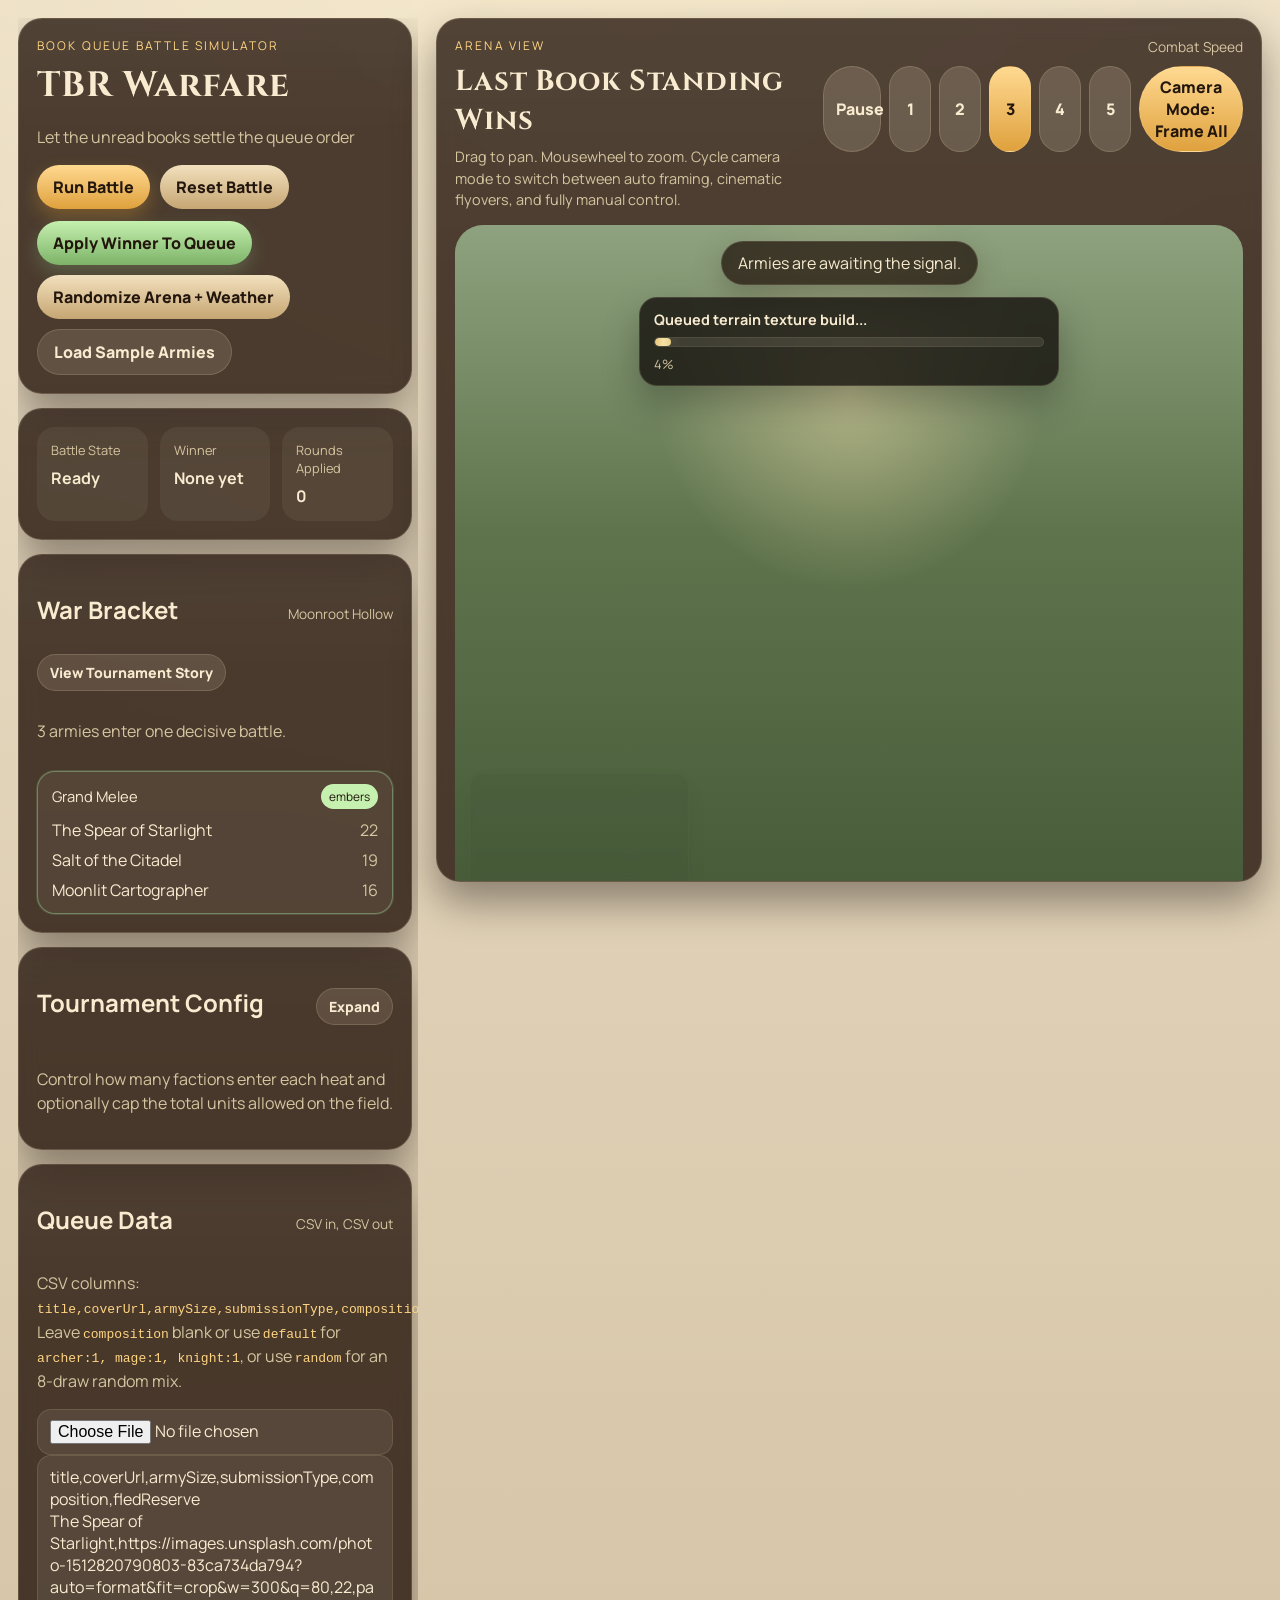
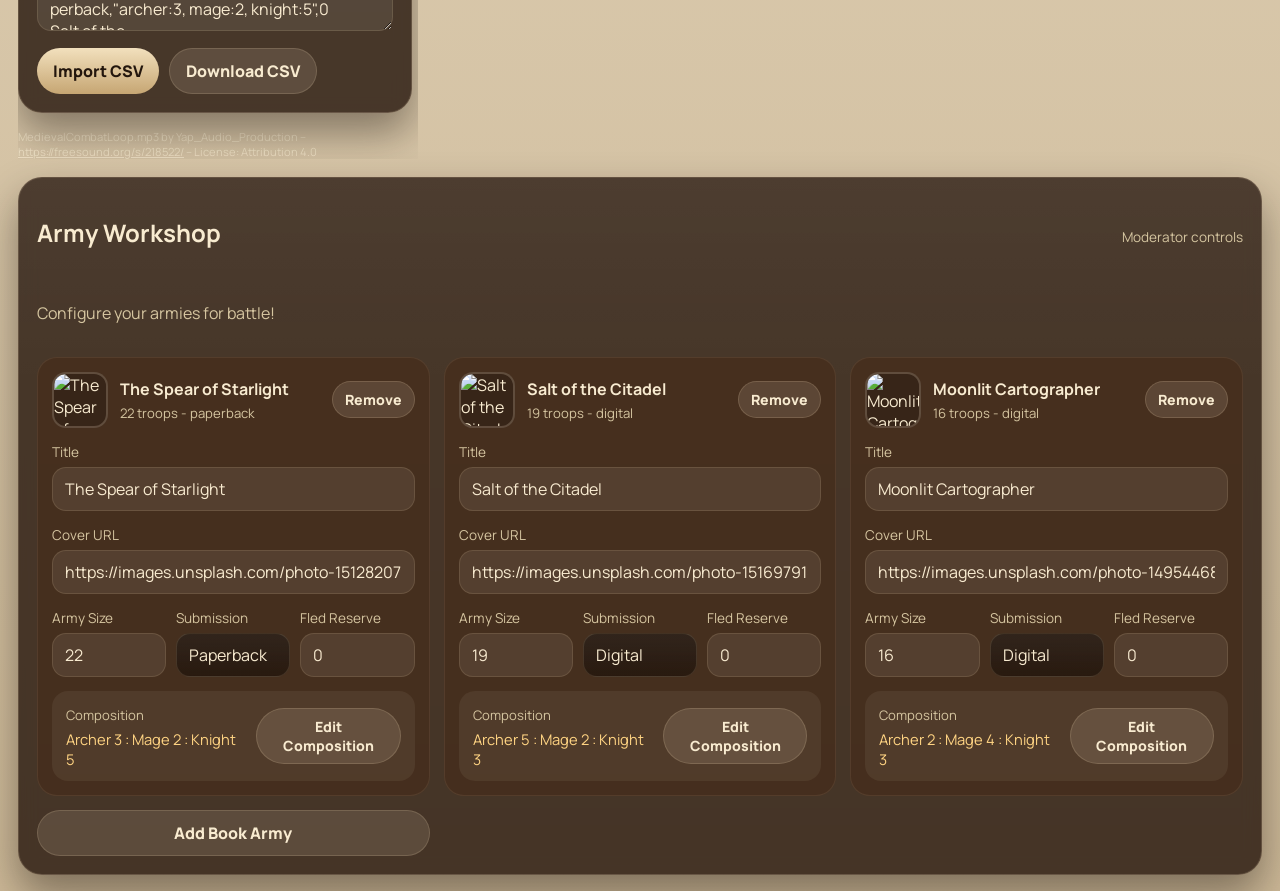
==== commit 16a0e683: "Balance Lab added; did first pass of unit power tweaks for medic, bomber, bard, and more" ====
--- a/index.html
+++ b/index.html
@@ -49,7 +49,8 @@
           <span>Disable shift-inspect tooltip cooldown</span>
         </label>
         <a class="ghost small tool-link" href="sprite-workshop.html">Open Sprite Workshop</a>
-      </div>
+        <button id="openBalanceLabBtn" class="ghost small" type="button">Open Balance Lab</button>
+      </section>
     </section>
     <div class="top-shell">
       <aside class="control-panel">
--- a/styles.css
+++ b/styles.css
@@ -105,6 +105,404 @@
   flex-wrap: wrap;
   align-items: center;
   gap: 10px;
+}
+
+.balance-lab {
+  display: grid;
+  gap: 14px;
+  padding: 16px;
+  border-radius: 20px;
+  border: 1px solid rgba(255, 231, 194, 0.12);
+  background:
+    linear-gradient(180deg, rgba(255, 241, 217, 0.06), rgba(255, 241, 217, 0.03)),
+    rgba(18, 13, 10, 0.26);
+}
+
+.balance-lab-header,
+.balance-lab-panel-header {
+  display: grid;
+  grid-template-columns: minmax(0, 52ch) auto;
+  align-items: flex-start;
+  gap: 14px;
+  width: fit-content;
+  max-width: 100%;
+}
+
+.balance-lab-panel-header > div {
+  min-width: 0;
+  max-width: 52ch;
+}
+
+.balance-lab-header h3,
+.balance-lab-panel-header h4 {
+  margin: 0;
+  font-family: "Cinzel", serif;
+  letter-spacing: 0.03em;
+}
+
+.balance-lab-panel-header h4 {
+  font-size: 1rem;
+}
+
+.balance-lab-controls {
+  display: grid;
+  grid-template-columns: repeat(auto-fit, minmax(160px, 1fr));
+  gap: 12px;
+}
+
+.balance-lab-controls label {
+  display: grid;
+  gap: 6px;
+  color: var(--text-muted);
+  font-size: 0.83rem;
+}
+
+.balance-lab-controls input[type="number"] {
+  width: 100%;
+}
+
+.balance-lab-search {
+  display: grid;
+  gap: 6px;
+  width: min(100%, 52ch);
+  max-width: 52ch;
+  color: var(--text-muted);
+  font-size: 0.8rem;
+}
+
+.balance-lab-search input[type="search"] {
+  width: 100%;
+}
+
+.balance-lab-toggle {
+  align-self: end;
+  min-height: 42px;
+  padding-bottom: 8px;
+}
+
+.balance-lab-progress {
+  overflow: hidden;
+  height: 10px;
+  border-radius: 999px;
+  background: rgba(255, 241, 217, 0.08);
+}
+
+.balance-lab-progress-fill {
+  width: 0%;
+  height: 100%;
+  border-radius: inherit;
+  background: linear-gradient(90deg, #c5f0af, #ffd991);
+  box-shadow: 0 0 18px rgba(255, 217, 145, 0.3);
+  transition: width 180ms ease;
+}
+
+.balance-lab-summary {
+  display: grid;
+  grid-template-columns: repeat(auto-fit, minmax(160px, 1fr));
+  gap: 10px;
+}
+
+.balance-lab-stat {
+  padding: 12px 14px;
+  border-radius: 16px;
+  border: 1px solid rgba(255, 231, 194, 0.1);
+  background: rgba(255, 241, 217, 0.04);
+}
+
+.balance-lab-stat span {
+  display: block;
+  color: var(--text-muted);
+  font-size: 0.74rem;
+  letter-spacing: 0.12em;
+  text-transform: uppercase;
+}
+
+.balance-lab-stat strong {
+  display: block;
+  margin-top: 6px;
+  color: var(--accent-soft);
+  font-size: 1.05rem;
+}
+
+.balance-lab-dashboard {
+  display: flex;
+  flex-wrap: nowrap;
+  gap: 12px;
+  align-items: start;
+  overflow-x: auto;
+  overflow-y: hidden;
+  padding-bottom: 8px;
+  scrollbar-gutter: stable;
+}
+
+.balance-lab-panel {
+  display: grid;
+  align-content: start;
+  align-items: start;
+  gap: 12px;
+  flex: 0 0 auto;
+  width: max-content;
+  min-width: 360px;
+  max-width: none;
+  padding: 14px;
+  border-radius: 18px;
+  border: 1px solid rgba(255, 231, 194, 0.08);
+  background: rgba(10, 8, 6, 0.24);
+}
+
+.balance-lab-table {
+  width: max-content;
+  max-width: 100%;
+  overflow-x: auto;
+  overflow-y: hidden;
+  border-radius: 14px;
+  border: 1px solid rgba(255, 231, 194, 0.08);
+}
+
+.balance-lab-table table {
+  width: max-content;
+  min-width: 100%;
+  border-collapse: collapse;
+  font-size: 0.88rem;
+}
+
+.balance-lab-table th,
+.balance-lab-table td {
+  white-space: nowrap;
+}
+
+.balance-lab-panel .hint,
+.balance-lab-search span {
+  white-space: normal;
+  overflow-wrap: anywhere;
+}
+
+.balance-lab-table th,
+.balance-lab-table td {
+  padding: 9px 10px;
+  text-align: left;
+  border-bottom: 1px solid rgba(255, 231, 194, 0.06);
+}
+
+.balance-lab-table th {
+  color: var(--text-muted);
+  font-size: 0.72rem;
+  letter-spacing: 0.14em;
+  text-transform: uppercase;
+  background: rgba(255, 241, 217, 0.05);
+}
+
+.balance-lab-table tbody tr:nth-child(odd) {
+  background: rgba(255, 241, 217, 0.03);
+}
+
+.balance-lab-table tbody tr:last-child td {
+  border-bottom: 0;
+}
+
+.balance-lab-positive {
+  color: #b7f4ab;
+}
+
+.balance-lab-negative {
+  color: #ffb39f;
+}
+
+.balance-lab-counter {
+  color: #a8d8ff;
+}
+
+.balance-lab-neutral {
+  color: var(--text-main);
+}
+
+.balance-lab-chip-list {
+  display: flex;
+  flex-wrap: wrap;
+  gap: 8px;
+}
+
+.balance-lab-chip {
+  padding: 7px 11px;
+  border-radius: 999px;
+  border: 1px solid rgba(255, 231, 194, 0.1);
+  background: rgba(255, 241, 217, 0.05);
+  color: var(--text-main);
+  font-size: 0.8rem;
+}
+
+.balance-lab-heat-list {
+  display: grid;
+  gap: 10px;
+}
+
+.balance-lab-heat-card {
+  padding: 12px 14px;
+  border-radius: 16px;
+  border: 1px solid rgba(255, 231, 194, 0.08);
+  background: rgba(255, 241, 217, 0.04);
+}
+
+.balance-lab-heat-card h5,
+.balance-lab-heat-card p {
+  margin: 0;
+}
+
+.balance-lab-heat-card h5 {
+  font-family: "Cinzel", serif;
+  font-size: 0.94rem;
+  letter-spacing: 0.03em;
+}
+
+.balance-lab-heat-card p {
+  margin-top: 8px;
+  color: var(--text-muted);
+  line-height: 1.45;
+  font-size: 0.84rem;
+}
+
+.balance-lab-empty {
+  padding: 12px 14px;
+  border-radius: 14px;
+  background: rgba(255, 241, 217, 0.04);
+  color: var(--text-muted);
+}
+
+.balance-lab-page-shell {
+  min-height: 100vh;
+  padding: 18px;
+  display: grid;
+  gap: 14px;
+  background:
+    radial-gradient(circle at top, rgba(255, 224, 170, 0.14), transparent 28%),
+    linear-gradient(180deg, #2c2117, #1d140e 58%, #140e0a);
+}
+
+.balance-lab-page-header {
+  display: flex;
+  align-items: flex-start;
+  justify-content: space-between;
+  gap: 16px;
+}
+
+.balance-lab-page-header h1 {
+  margin: 0;
+  font-family: "Cinzel", serif;
+  letter-spacing: 0.03em;
+}
+
+.balance-lab-page-main {
+  display: grid;
+  gap: 14px;
+}
+
+#balanceLabPage .panel-section,
+#balanceLabPage .balance-lab-panel {
+  border-color: rgba(255, 229, 188, 0.14);
+  box-shadow: 0 18px 36px rgba(8, 5, 3, 0.34);
+}
+
+#balanceLabPage .balance-lab {
+  background:
+    linear-gradient(180deg, rgba(255, 244, 222, 0.05), rgba(255, 244, 222, 0.015)),
+    rgba(44, 31, 21, 0.92);
+}
+
+#balanceLabPage .balance-lab-panel {
+  background:
+    linear-gradient(180deg, rgba(255, 244, 222, 0.04), rgba(255, 244, 222, 0.015)),
+    rgba(58, 43, 30, 0.94);
+}
+
+#balanceLabPage .balance-lab-table {
+  border-color: rgba(255, 229, 188, 0.16);
+  background: rgba(33, 24, 17, 0.88);
+}
+
+#balanceLabPage .balance-lab-table table {
+  background: rgba(33, 24, 17, 0.88);
+}
+
+#balanceLabPage .balance-lab-table th,
+#balanceLabPage .balance-lab-table td {
+  border-bottom-color: rgba(255, 229, 188, 0.1);
+}
+
+#balanceLabPage .balance-lab-table th {
+  color: #e6d4b1;
+  background: rgba(73, 54, 38, 0.96);
+}
+
+#balanceLabPage .balance-lab-table td {
+  color: #f7ead1;
+  background: rgba(40, 29, 20, 0.9);
+}
+
+#balanceLabPage .balance-lab-table td.balance-lab-positive {
+  color: #bdf3a8;
+}
+
+#balanceLabPage .balance-lab-table td.balance-lab-negative {
+  color: #ffb2a2;
+}
+
+#balanceLabPage .balance-lab-table td.balance-lab-counter {
+  color: #a9ddff;
+}
+
+#balanceLabPage .balance-lab-table tbody tr:nth-child(odd) td {
+  background: rgba(49, 36, 25, 0.96);
+}
+
+#balanceLabPage .balance-lab-empty,
+#balanceLabPage .balance-lab-heat-card,
+#balanceLabPage .balance-lab-stat {
+  background: rgba(52, 39, 27, 0.92);
+  border-color: rgba(255, 229, 188, 0.12);
+}
+
+#balanceLabPage .balance-lab-chip {
+  background: rgba(73, 55, 39, 0.92);
+  border-color: rgba(255, 229, 188, 0.12);
+}
+
+#balanceLabPage .balance-lab-positive {
+  color: #bdf3a8;
+}
+
+#balanceLabPage .balance-lab-negative {
+  color: #ffb2a2;
+}
+
+#balanceLabPage .balance-lab-counter {
+  color: #a9ddff;
+}
+
+#balanceLabPage .balance-lab-controls label,
+#balanceLabPage .hint,
+#balanceLabPage .balance-lab-empty,
+#balanceLabPage .balance-lab-heat-card p,
+#balanceLabPage .balance-lab-stat span {
+  color: #dbc7a0;
+}
+
+#balanceLabPage .balance-lab-stat strong,
+#balanceLabPage .balance-lab-heat-card h5,
+#balanceLabPage .balance-lab-chip,
+#balanceLabPage .balance-lab-table td,
+#balanceLabPage .balance-lab-panel-header h4,
+#balanceLabPage .balance-lab-page-header h1 {
+  color: #f8ebd0;
+}
+
+#balanceLabPage .balance-lab-controls input[type="number"] {
+  background: rgba(71, 53, 38, 0.88);
+  border-color: rgba(255, 229, 188, 0.12);
+  color: #f8ebd0;
+}
+
+#balanceLabPage .balance-lab-progress {
+  background: rgba(255, 229, 188, 0.08);
 }
 
 .hero-panel h1, .battle-header h2 {
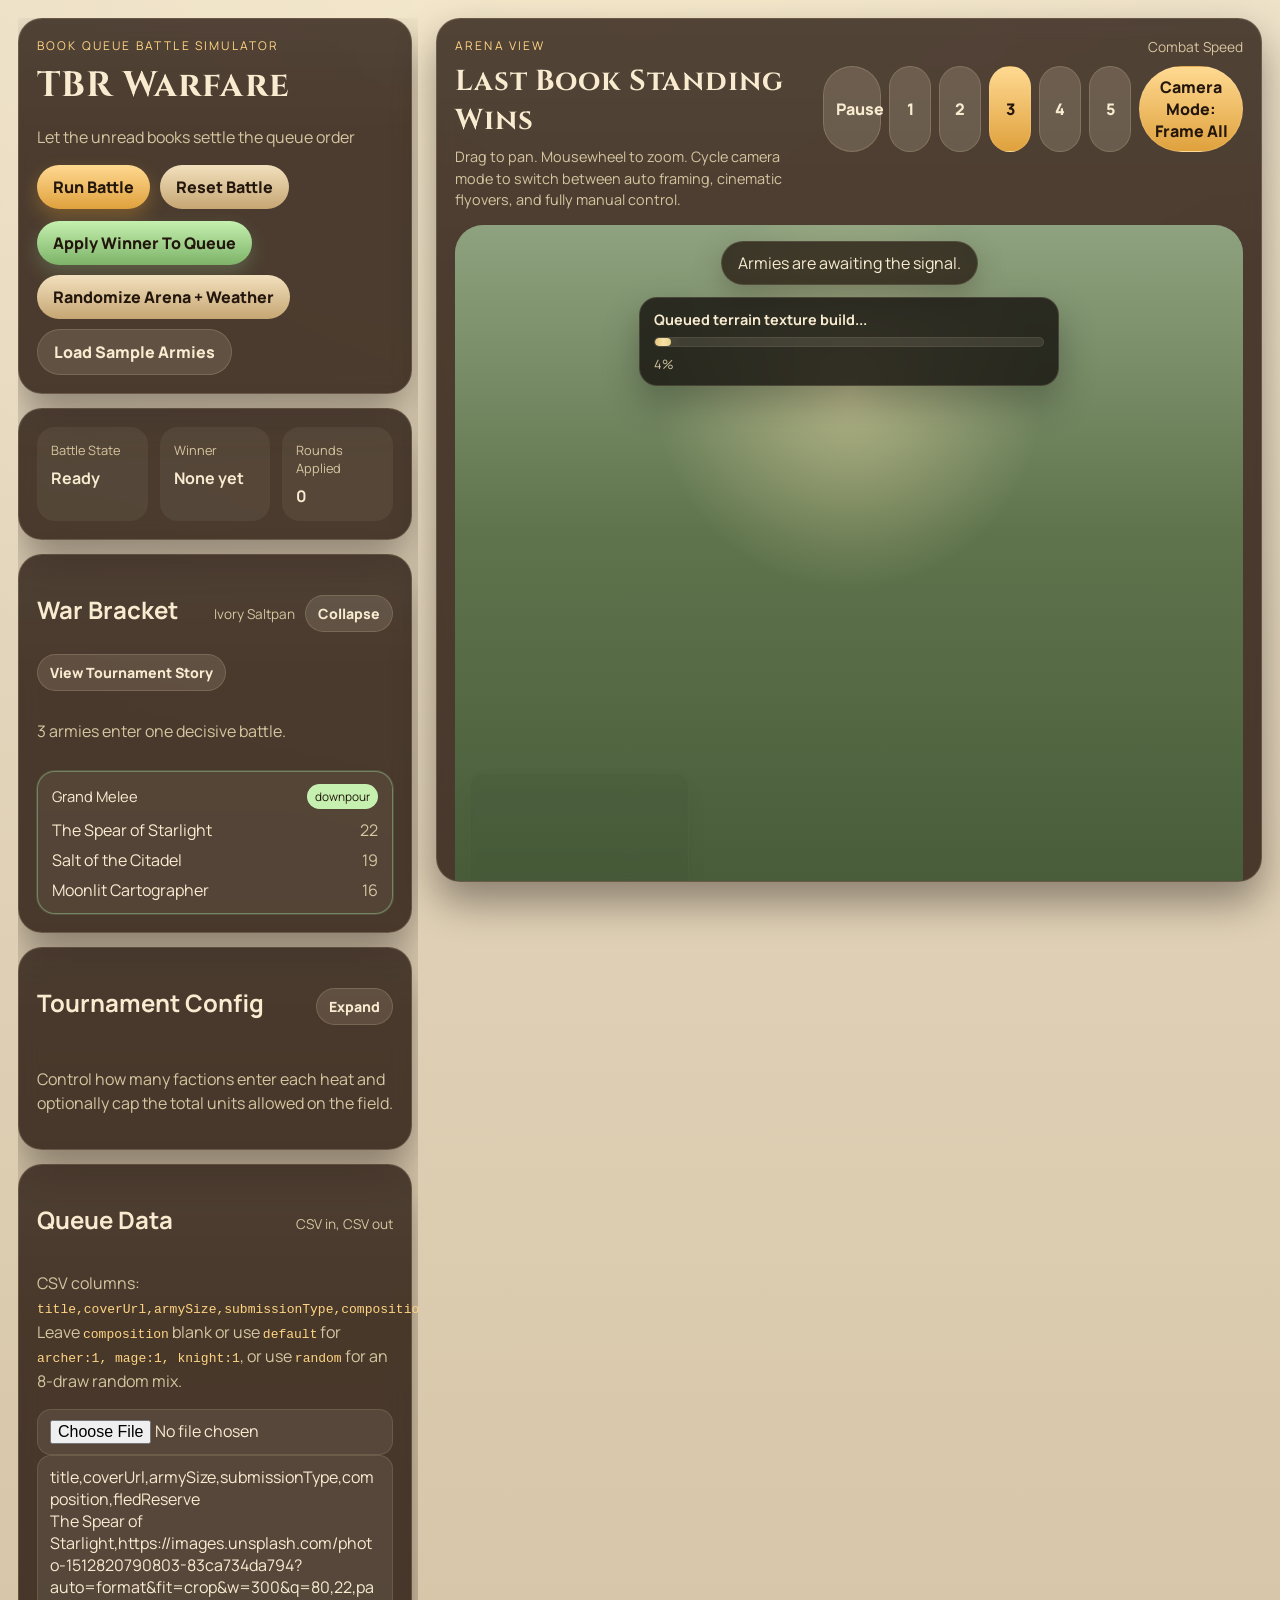
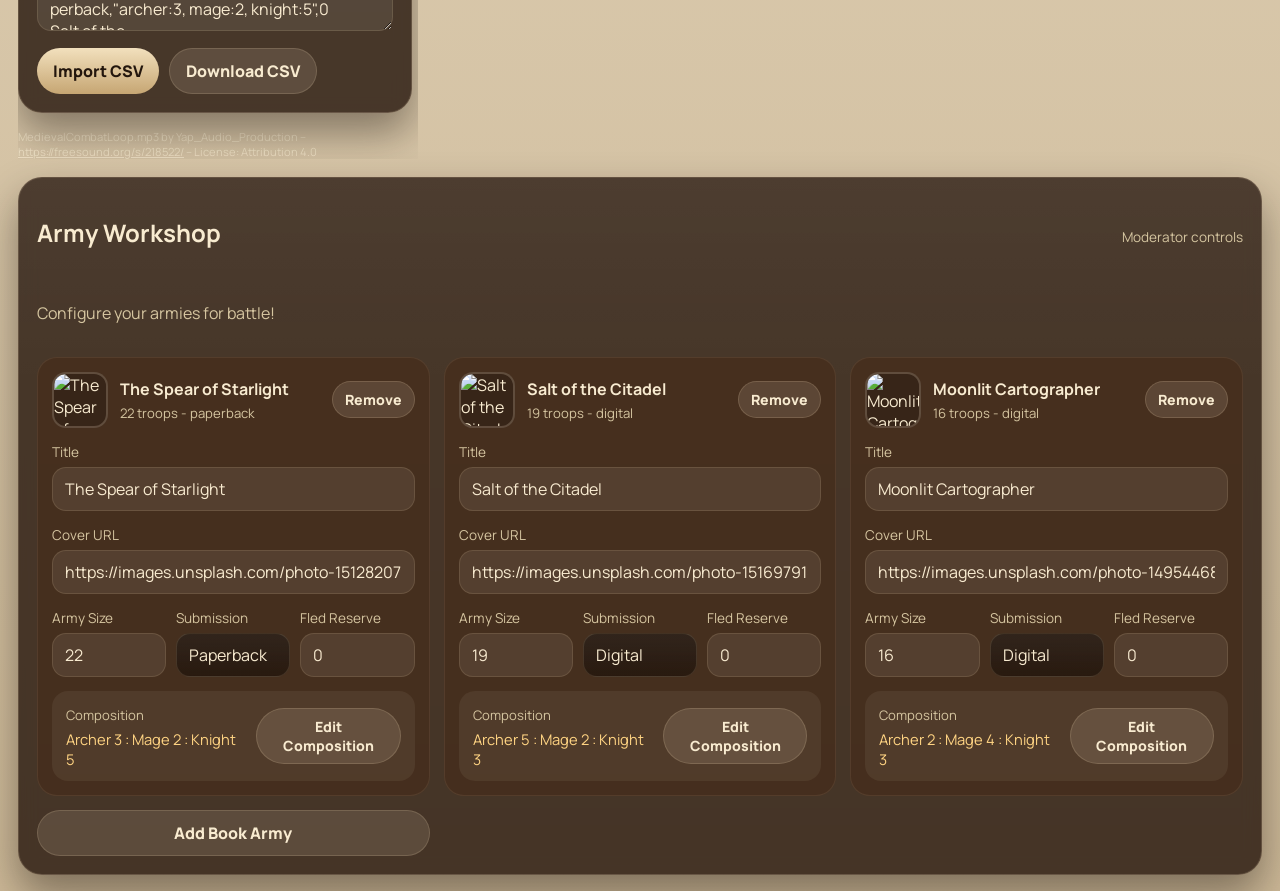
==== commit 69483a65: "Add bracket controls and balance updates" ====
--- a/index.html
+++ b/index.html
@@ -87,13 +87,18 @@
         <div class="panel-section bracket-panel">
           <div class="section-heading">
             <h2>War Bracket</h2>
-            <span id="arenaLabel">Single arena</span>
-          </div>
-          <div class="button-row bracket-actions">
-            <button id="viewTournamentStoryBtn" class="ghost small" type="button" disabled>View Tournament Story</button>
-          </div>
-          <p id="bracketSummary" class="hint">One battle decides the next read.</p>
-          <div id="bracketTracker" class="bracket-tracker"></div>
+            <div class="section-heading-actions">
+              <span id="arenaLabel">Single arena</span>
+              <button id="toggleBracketPanelBtn" class="ghost small" type="button" aria-expanded="true">Collapse</button>
+            </div>
+          </div>
+          <div id="bracketPanelBody" class="bracket-panel-body">
+            <div class="button-row bracket-actions">
+              <button id="viewTournamentStoryBtn" class="ghost small" type="button" disabled>View Tournament Story</button>
+            </div>
+            <p id="bracketSummary" class="hint">One battle decides the next read.</p>
+            <div id="bracketTracker" class="bracket-tracker"></div>
+          </div>
         </div>
 
         <div class="panel-section tournament-config-panel">
--- a/styles.css
+++ b/styles.css
@@ -250,6 +250,14 @@
   background: rgba(10, 8, 6, 0.24);
 }
 
+.balance-lab-panel-wide {
+  grid-column: 1 / -1;
+  justify-self: stretch;
+  width: 100%;
+  max-width: none;
+  min-width: 0;
+}
+
 .balance-lab-table {
   width: max-content;
   max-width: 100%;
@@ -368,6 +376,161 @@
   color: var(--text-muted);
 }
 
+.balance-lab-trend-panel {
+  gap: 14px;
+}
+
+.balance-lab-trend-layout {
+  display: grid;
+  grid-template-columns: minmax(0, 1fr) 240px;
+  gap: 14px;
+  align-items: start;
+  width: 100%;
+}
+
+.balance-lab-trend-meta {
+  display: flex;
+  flex-wrap: wrap;
+  justify-content: flex-end;
+  gap: 8px;
+}
+
+.balance-lab-trend-pill {
+  min-width: 110px;
+  padding: 10px 12px;
+  border-radius: 14px;
+  border: 1px solid rgba(255, 231, 194, 0.1);
+  background: rgba(255, 241, 217, 0.05);
+}
+
+.balance-lab-trend-pill span,
+.balance-lab-trend-card span {
+  display: block;
+  font-size: 0.74rem;
+  letter-spacing: 0.08em;
+  text-transform: uppercase;
+}
+
+.balance-lab-trend-pill strong,
+.balance-lab-trend-card strong {
+  display: block;
+  margin-top: 5px;
+}
+
+.balance-lab-trend-chart {
+  position: relative;
+  width: 100%;
+  min-height: 420px;
+  border-radius: 22px;
+  border: 1px solid rgba(255, 231, 194, 0.1);
+  background:
+    radial-gradient(circle at top, rgba(255, 226, 168, 0.06), transparent 34%),
+    linear-gradient(180deg, rgba(49, 34, 23, 0.78), rgba(29, 20, 14, 0.92));
+  overflow: hidden;
+}
+
+.balance-lab-trend-svg {
+  display: block;
+  width: 100%;
+  height: 420px;
+}
+
+.balance-lab-trend-axis-label {
+  fill: rgba(242, 228, 198, 0.86);
+  font-size: 12px;
+  font-family: "Manrope", sans-serif;
+  letter-spacing: 0.04em;
+}
+
+.balance-lab-trend-key-panel {
+  display: grid;
+  gap: 10px;
+  padding: 12px;
+  border-radius: 18px;
+  border: 1px solid rgba(255, 231, 194, 0.1);
+  background: rgba(255, 241, 217, 0.05);
+}
+
+.balance-lab-trend-key-panel h5 {
+  margin: 0;
+  font-family: "Cinzel", serif;
+  font-size: 0.95rem;
+  letter-spacing: 0.04em;
+}
+
+.balance-lab-trend-color-legend {
+  display: grid;
+  gap: 8px;
+  align-content: start;
+  max-height: 420px;
+  overflow: auto;
+  padding-right: 4px;
+}
+
+.balance-lab-trend-key-item {
+  display: flex;
+  align-items: center;
+  gap: 10px;
+  min-width: 0;
+  padding: 8px 10px;
+  border-radius: 12px;
+  background: rgba(255, 241, 217, 0.05);
+  color: var(--text-main);
+}
+
+.balance-lab-trend-key-item span:last-child {
+  min-width: 0;
+  overflow: hidden;
+  text-overflow: ellipsis;
+  white-space: nowrap;
+}
+
+.balance-lab-trend-swatch {
+  width: 11px;
+  height: 11px;
+  margin-top: 6px;
+  border-radius: 999px;
+  background: var(--trend-color);
+  box-shadow: 0 0 0 3px rgba(255, 241, 217, 0.14);
+  flex: 0 0 auto;
+}
+
+.balance-lab-trend-tooltip {
+  position: absolute;
+  z-index: 2;
+  min-width: 220px;
+  max-width: 250px;
+  padding: 10px 11px;
+  border-radius: 14px;
+  border: 1px solid rgba(255, 231, 194, 0.16);
+  background: rgba(31, 22, 15, 0.94);
+  box-shadow: 0 14px 30px rgba(0, 0, 0, 0.26);
+  pointer-events: none;
+}
+
+.balance-lab-trend-tooltip strong {
+  display: block;
+  margin-bottom: 8px;
+  color: var(--text-main);
+}
+
+.balance-lab-trend-tooltip-row {
+  display: grid;
+  grid-template-columns: auto minmax(0, 1fr) auto;
+  align-items: center;
+  gap: 8px;
+  padding: 3px 0;
+  color: var(--text-main);
+  font-size: 0.84rem;
+}
+
+.balance-lab-trend-tooltip-row span:nth-child(2) {
+  min-width: 0;
+  overflow: hidden;
+  text-overflow: ellipsis;
+  white-space: nowrap;
+}
+
 .balance-lab-page-shell {
   min-height: 100vh;
   padding: 18px;
@@ -505,6 +668,54 @@
   background: rgba(255, 229, 188, 0.08);
 }
 
+#balanceLabPage .balance-lab-trend-chart,
+#balanceLabPage .balance-lab-trend-key-panel,
+#balanceLabPage .balance-lab-trend-key-item,
+#balanceLabPage .balance-lab-trend-pill,
+#balanceLabPage .balance-lab-trend-tooltip {
+  border-color: rgba(255, 229, 188, 0.14);
+  background:
+    linear-gradient(180deg, rgba(255, 244, 222, 0.04), rgba(255, 244, 222, 0.015)),
+    rgba(42, 31, 21, 0.94);
+}
+
+#balanceLabPage .balance-lab-trend-pill span,
+#balanceLabPage .balance-lab-trend-key-item span,
+#balanceLabPage .balance-lab-trend-axis-label {
+  color: #dbc7a0;
+  fill: #dbc7a0;
+}
+
+#balanceLabPage .balance-lab-trend-pill strong,
+#balanceLabPage .balance-lab-trend-key-panel h5,
+#balanceLabPage .balance-lab-trend-tooltip strong {
+  color: #f8ebd0;
+}
+
+@media (max-width: 860px) {
+  .balance-lab-panel-header {
+    grid-template-columns: minmax(0, 1fr);
+  }
+
+  .balance-lab-trend-layout {
+    grid-template-columns: minmax(0, 1fr);
+  }
+
+  .balance-lab-trend-meta {
+    justify-content: flex-start;
+  }
+
+  .balance-lab-trend-chart,
+  .balance-lab-trend-svg {
+    min-height: 340px;
+    height: 340px;
+  }
+
+  .balance-lab-trend-color-legend {
+    max-height: none;
+  }
+}
+
 .hero-panel h1, .battle-header h2 {
   margin: 0;
   font-family: "Cinzel", serif;
@@ -591,6 +802,15 @@
   margin-bottom: 8px;
 }
 .bracket-panel {
+  display: grid;
+  gap: 12px;
+}
+.section-heading-actions {
+  display: inline-flex;
+  align-items: center;
+  gap: 10px;
+}
+.bracket-panel-body {
   display: grid;
   gap: 12px;
 }
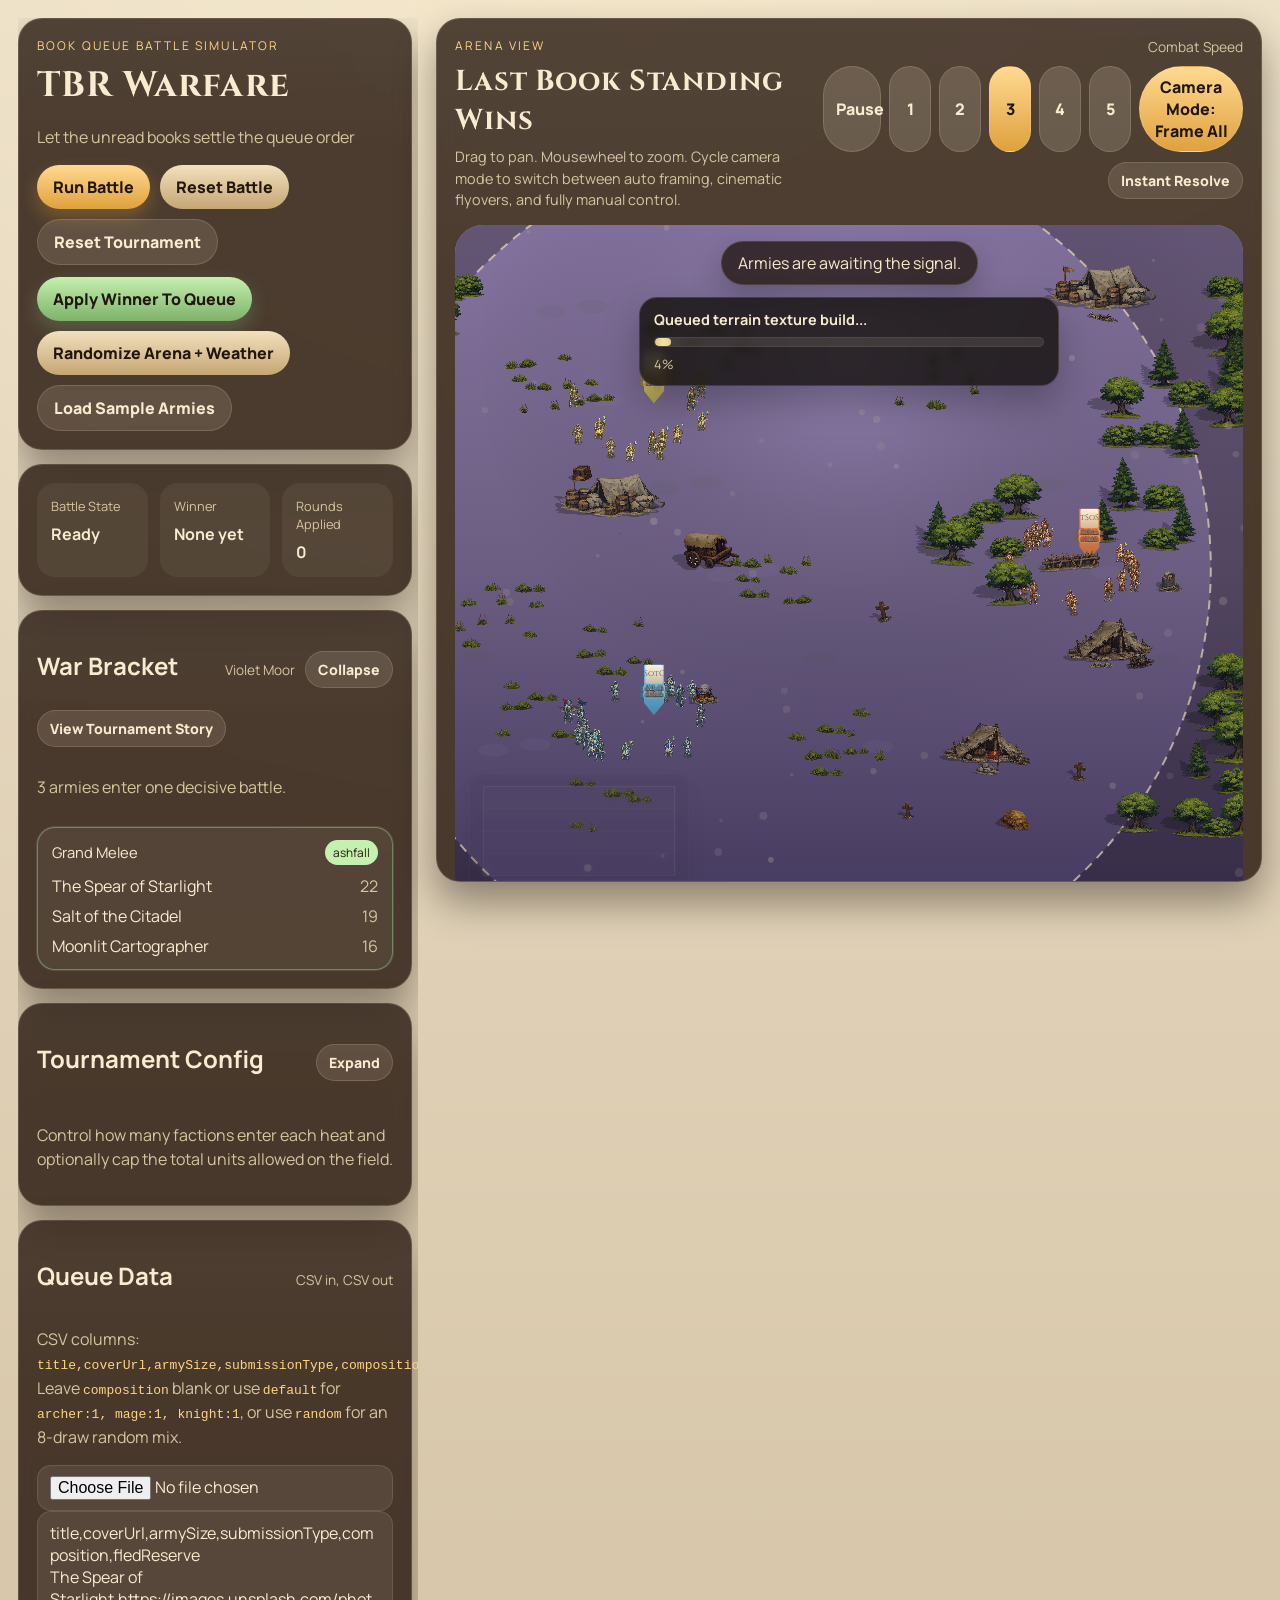
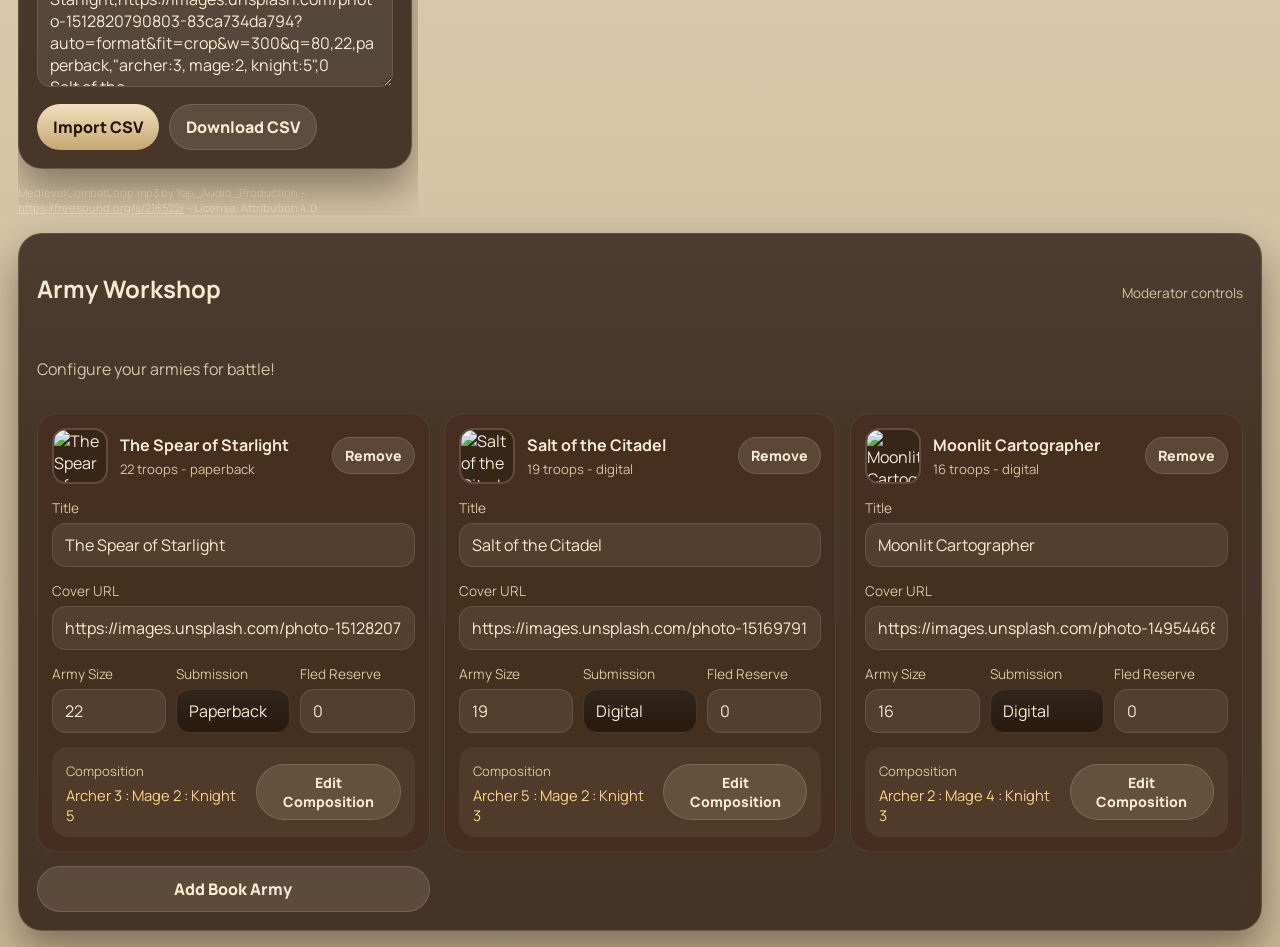
==== commit 6892dddc: "Improve tournament controls and story view" ====
--- a/index.html
+++ b/index.html
@@ -61,6 +61,7 @@
           <div class="button-row">
             <button id="runBattleBtn" class="primary">Run Battle</button>
             <button id="resetBattleBtn" class="secondary">Reset Battle</button>
+            <button id="resetTournamentBtn" class="ghost" type="button">Reset Tournament</button>
           </div>
           <div class="button-row">
             <button id="advanceQueueBtn" class="accent">Apply Winner To Queue</button>
@@ -164,6 +165,7 @@
             <div class="speed-panel">
               <span class="speed-label">Combat Speed</span>
               <div id="speedControls" class="speed-controls"></div>
+              <button id="instantResolveBtn" class="ghost small" type="button">Instant Resolve</button>
             </div>
           </div>
         </div>
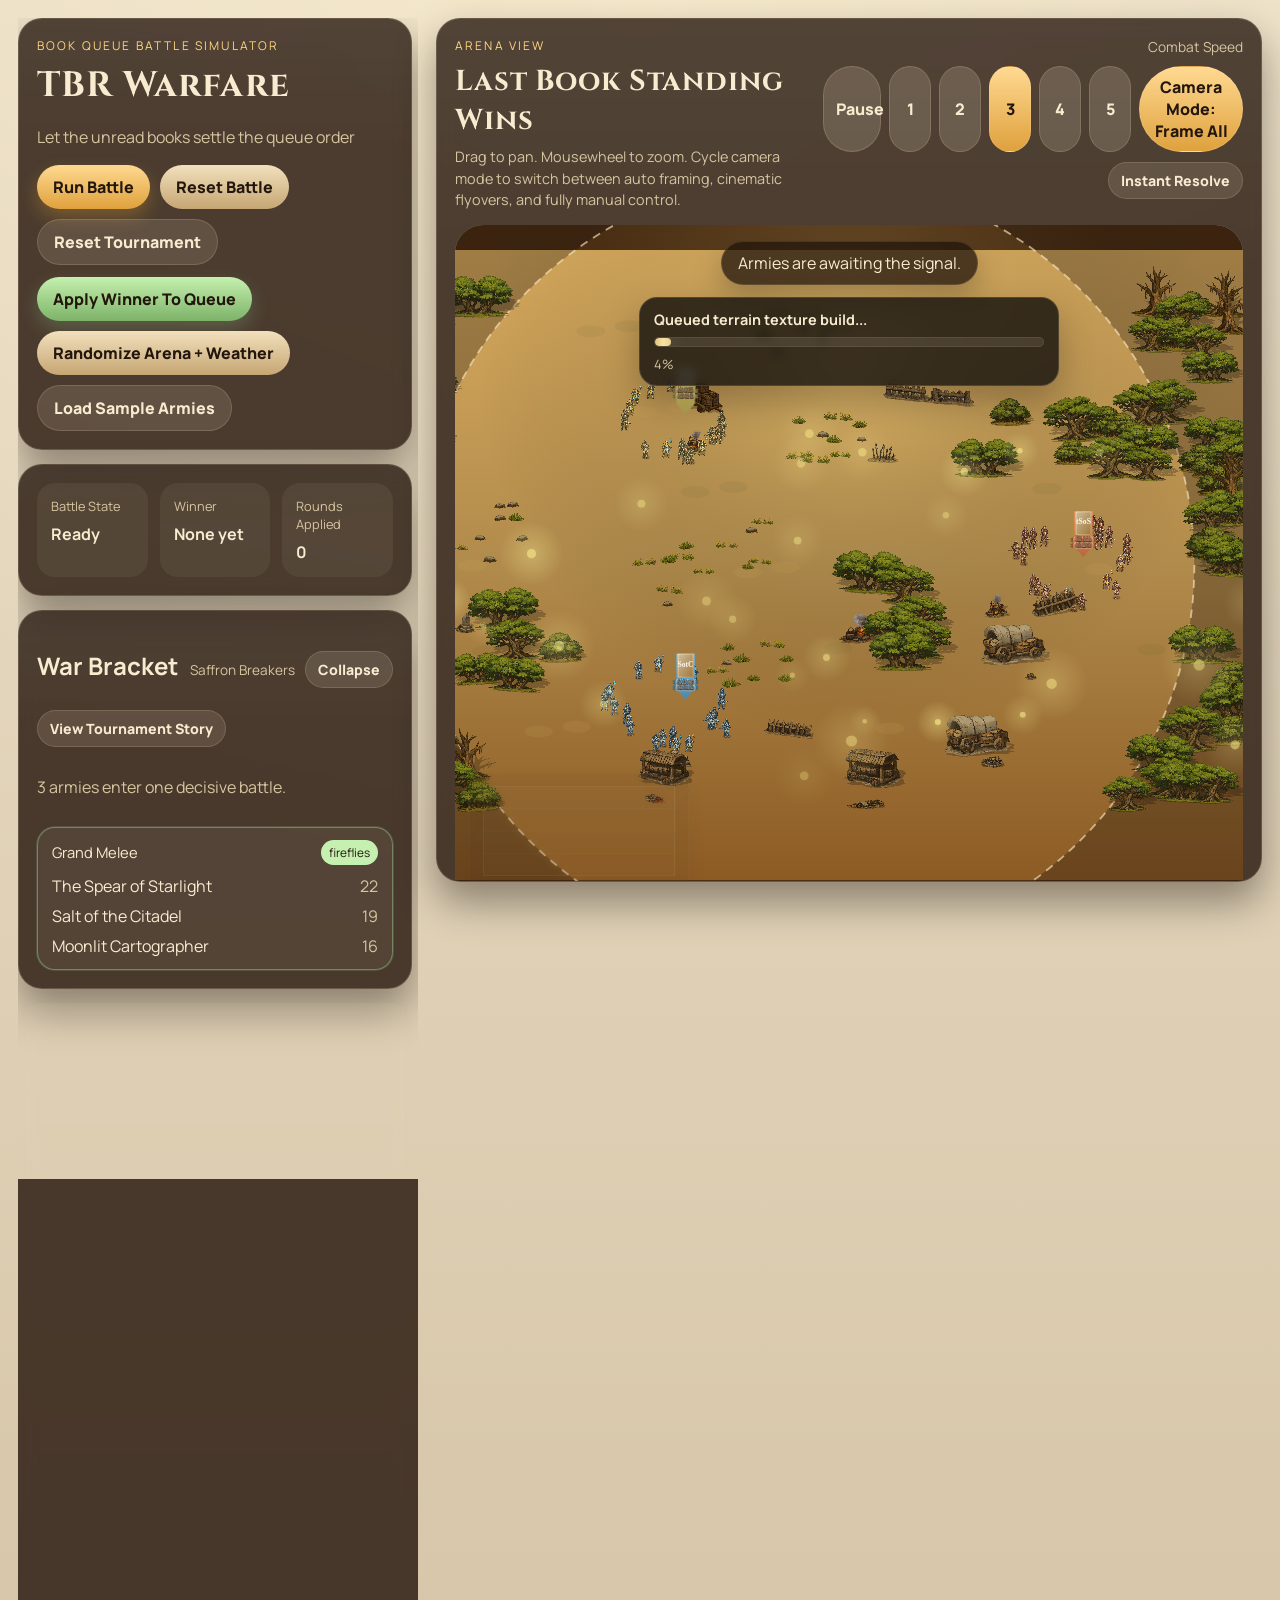
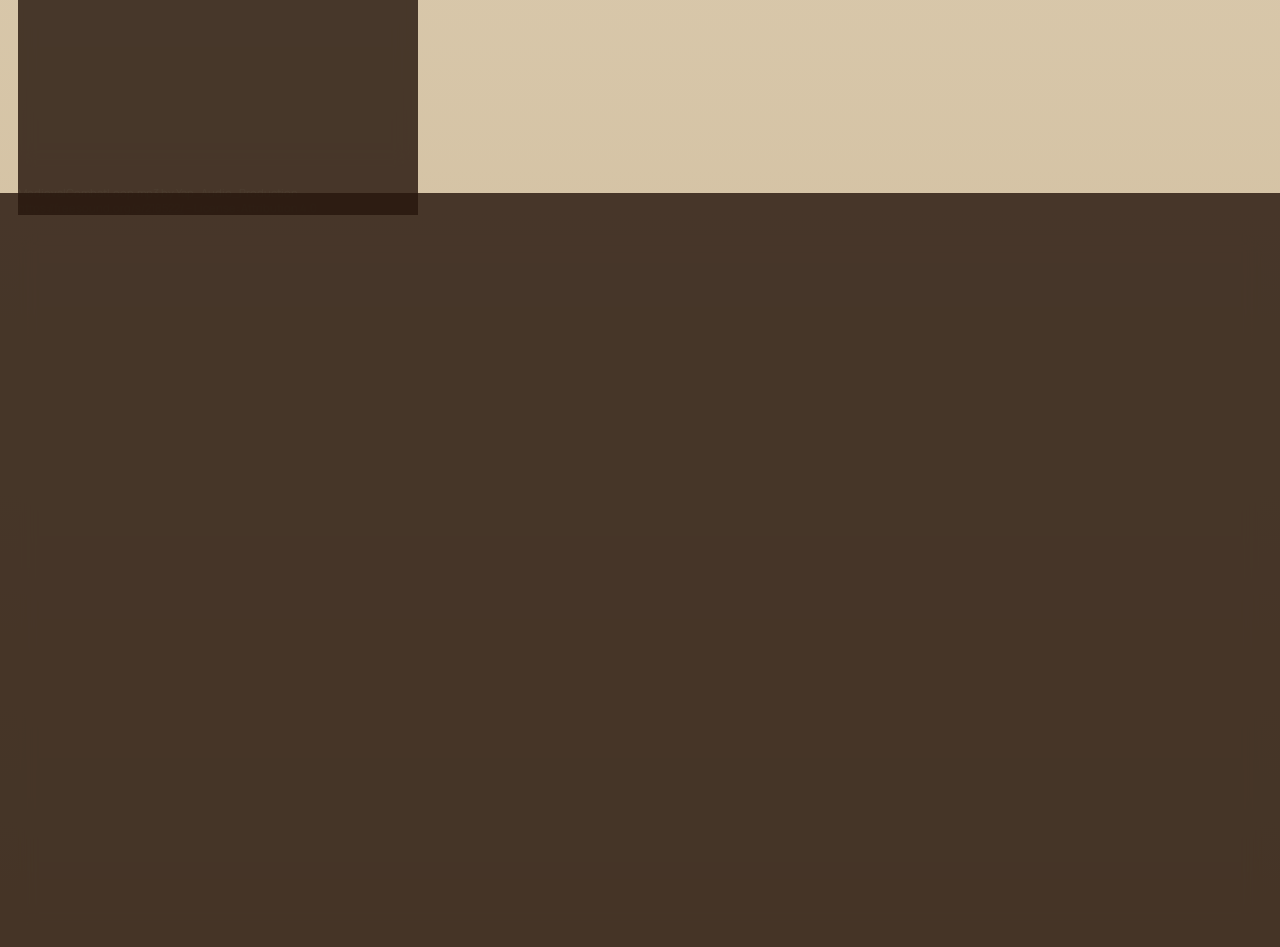
==== commit 86ff4296: "Optimize cover and asset loading" ====
--- a/index.html
+++ b/index.html
@@ -48,6 +48,8 @@
           <input id="disableShiftInspectTooltipCooldownToggle" type="checkbox">
           <span>Disable shift-inspect tooltip cooldown</span>
         </label>
+        <button id="buildAssetAtlasBtn" class="ghost small" type="button">Build Sprite Atlas</button>
+        <span id="assetAtlasStatus" class="dev-panel-status">Sprite atlas idle.</span>
         <a class="ghost small tool-link" href="sprite-workshop.html">Open Sprite Workshop</a>
         <button id="openBalanceLabBtn" class="ghost small" type="button">Open Balance Lab</button>
       </section>
--- a/styles.css
+++ b/styles.css
@@ -105,6 +105,17 @@
   flex-wrap: wrap;
   align-items: center;
   gap: 10px;
+}
+
+.dev-panel-status {
+  color: rgba(248, 235, 208, 0.82);
+  font-size: 0.8rem;
+}
+
+.cover-thumb-placeholder,
+.winner-card-cover.cover-thumb-placeholder,
+.knockout-cover.cover-thumb-placeholder {
+  filter: saturate(0.72) brightness(1.02);
 }
 
 .balance-lab {
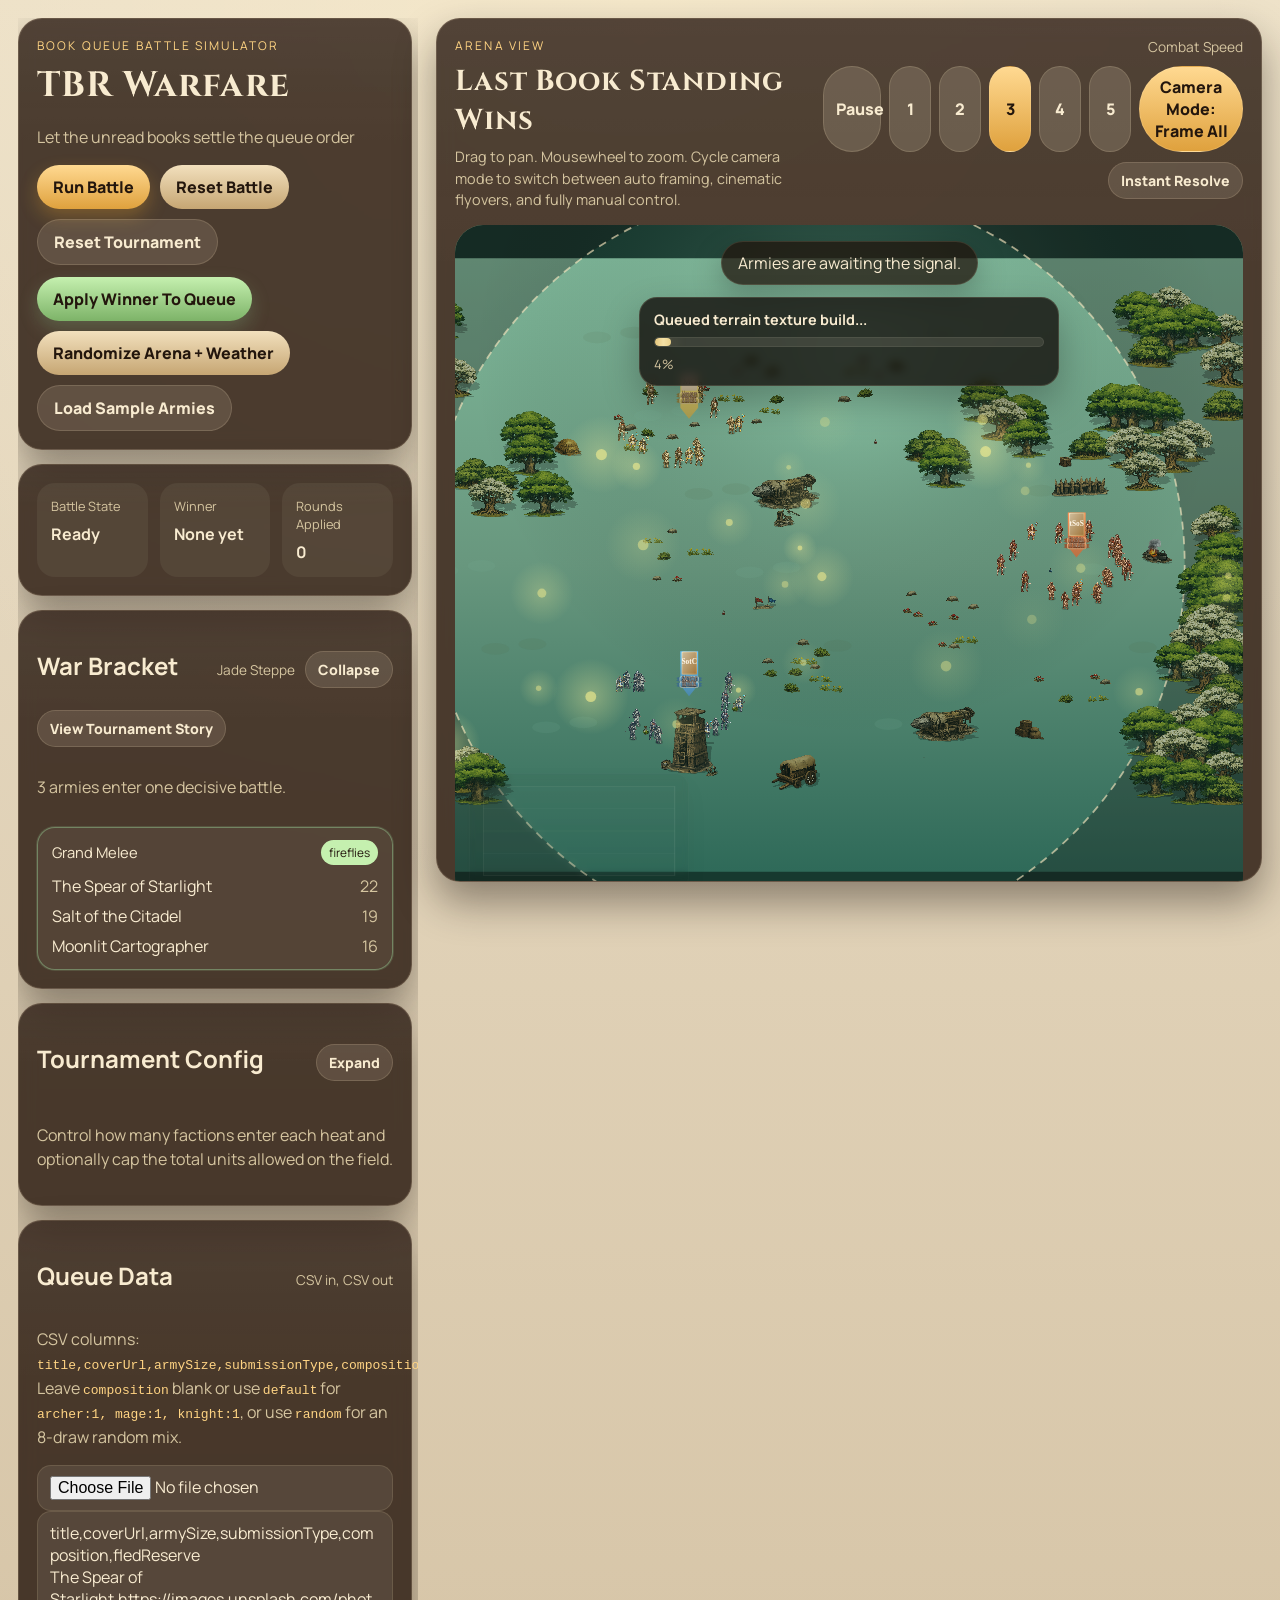
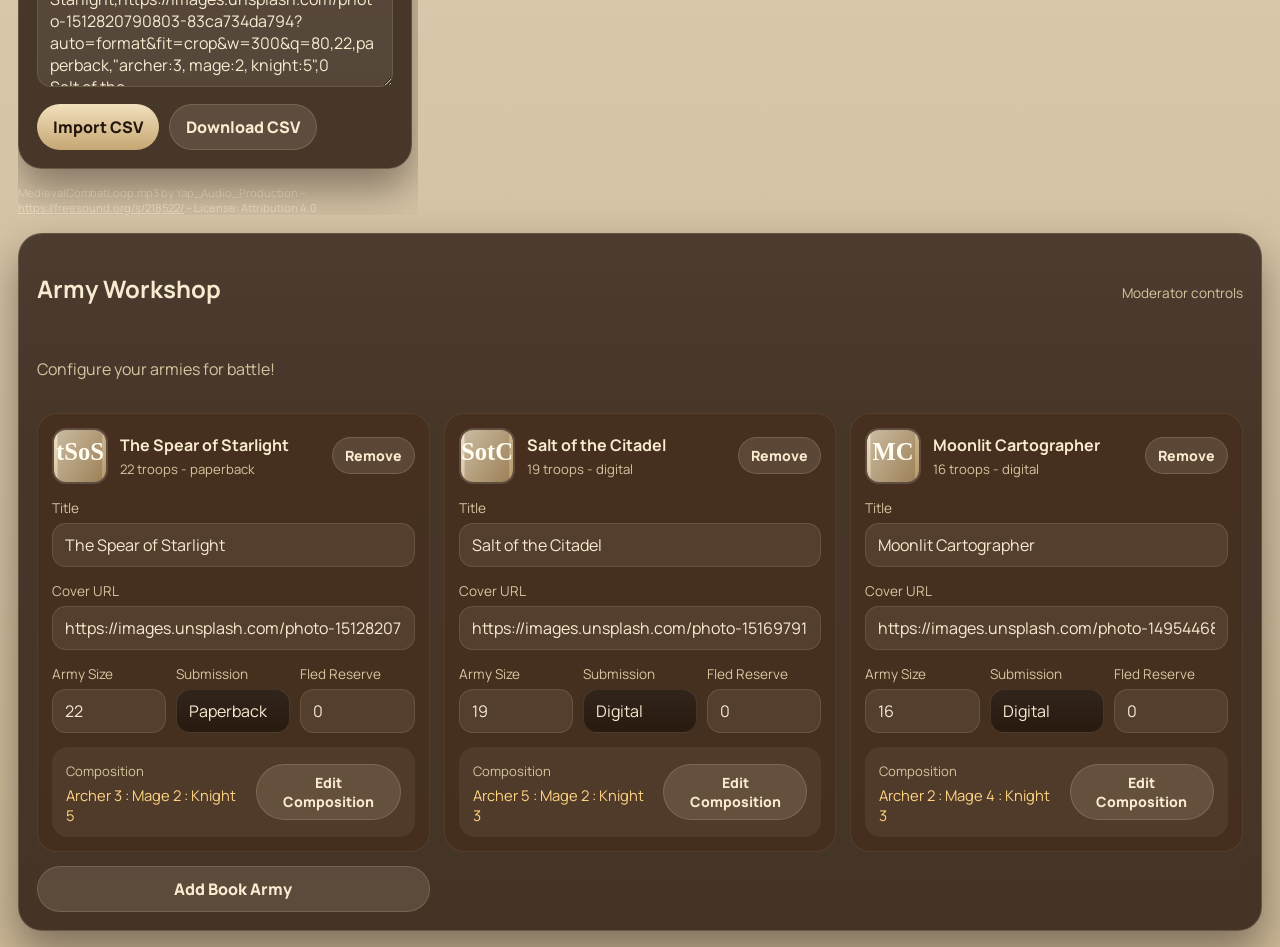
==== commit e6c21abd: "Refine terrain regional tinting" ====
--- a/index.html
+++ b/index.html
@@ -23,6 +23,10 @@
         <label class="battle-render-toggle checkbox-row">
           <input id="useTerrainTexturingToggle" type="checkbox" checked>
           <span>Enable terrain texturing</span>
+        </label>
+        <label class="battle-render-toggle checkbox-row">
+          <input id="useTerrainRegionalTintToggle" type="checkbox" checked>
+          <span>Add regional terrain color variation</span>
         </label>
         <label class="battle-render-toggle checkbox-row">
           <input id="useRiggedSpritesToggle" type="checkbox" checked>
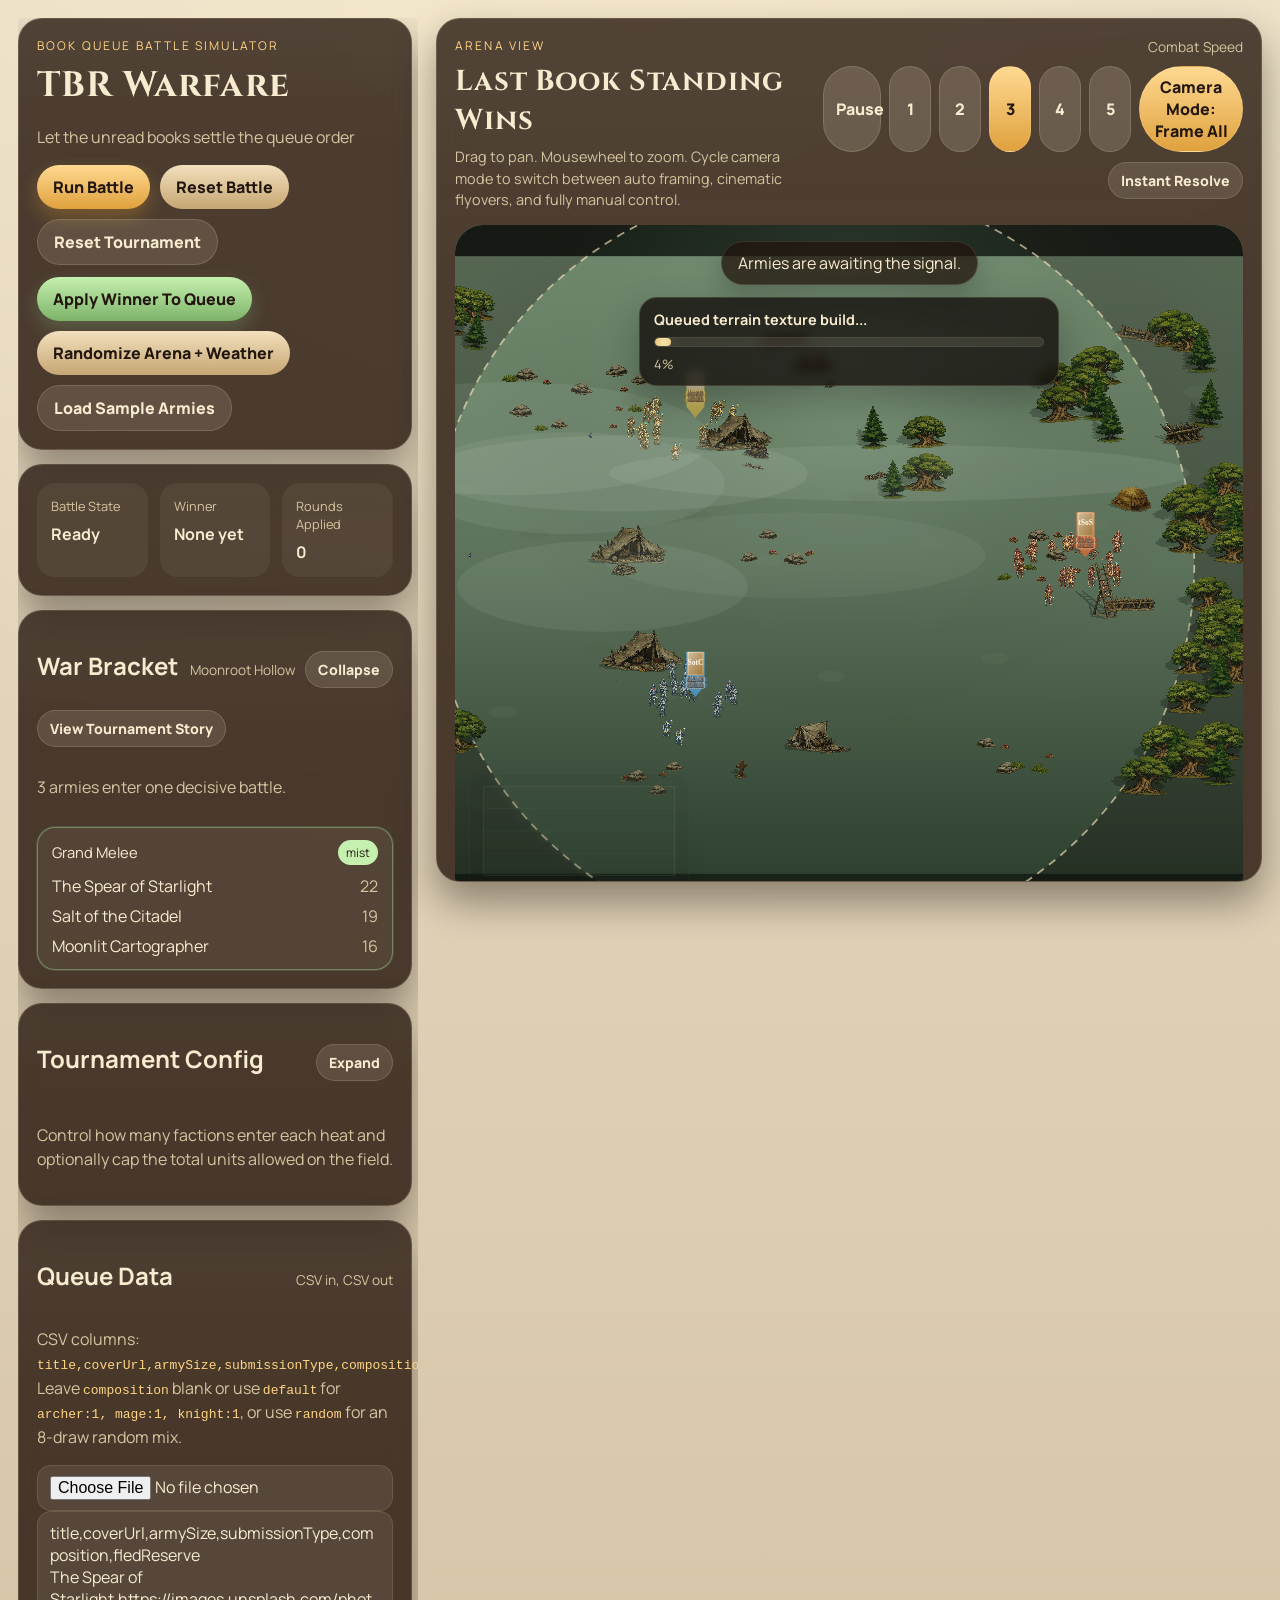
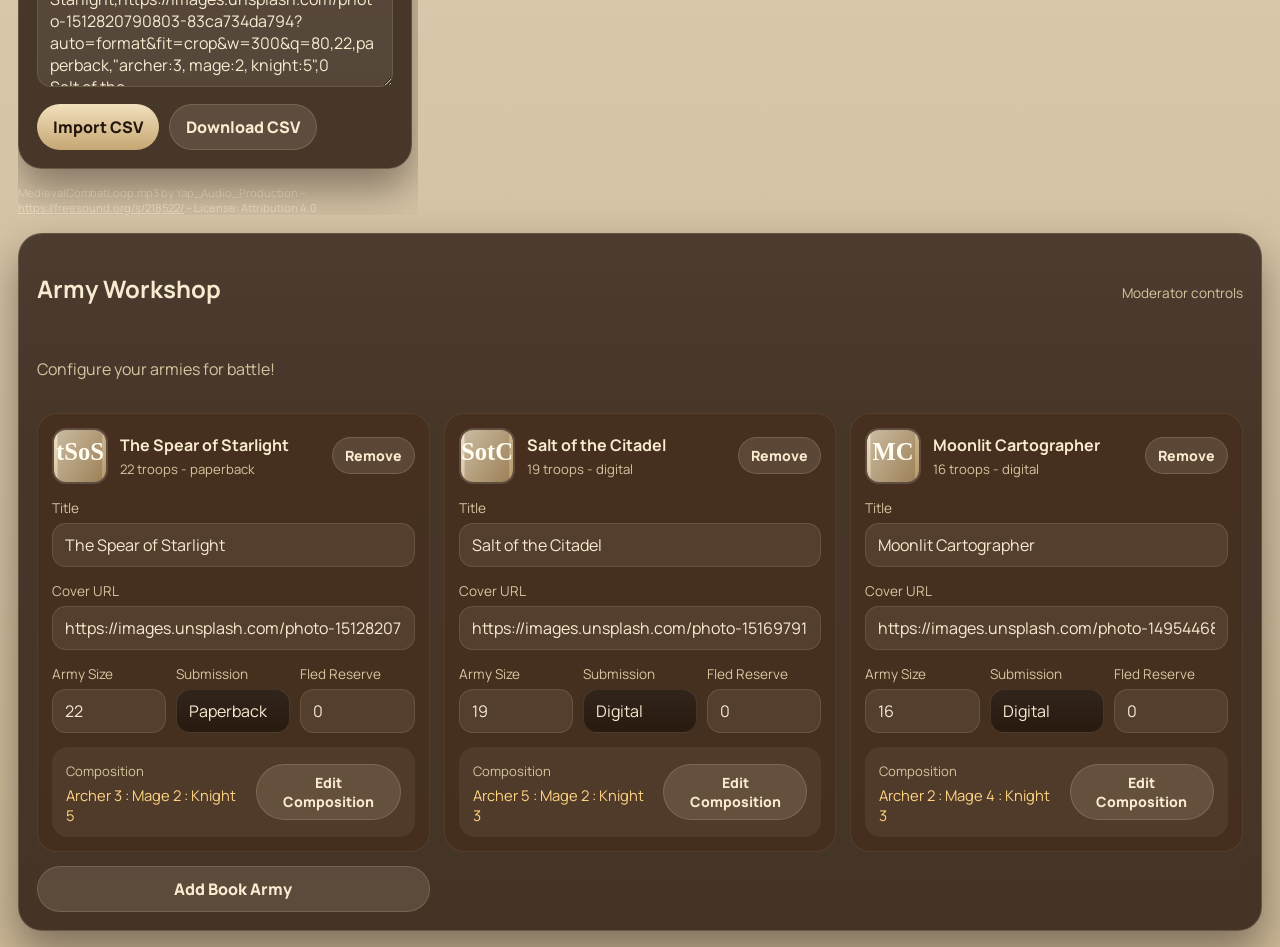
==== commit e3ec8e9d: "Checkpoint baked battle replay system" ====
--- a/index.html
+++ b/index.html
@@ -203,6 +203,96 @@
             </div>
           </div>
         </div>
+        <section id="bakedBattlePanel" class="panel-section baked-battle-panel" hidden>
+          <div class="section-heading">
+            <div>
+              <p class="eyebrow">Ctrl+2 Studio</p>
+              <h2>Baked Battle Studio</h2>
+            </div>
+            <button id="toggleBakedBattlePanelBtn" class="ghost small" type="button" aria-expanded="false">Hide</button>
+          </div>
+          <p class="hint">Pre-solve the current armies into a streamed replay file for large-battle playback and testing.</p>
+          <div id="bakedBattleBody" class="baked-battle-body">
+            <div class="field-grid baked-battle-grid">
+              <label>
+                <span>Sample Rate</span>
+                <select id="bakeSampleRateInput">
+                  <option value="5">5 Hz</option>
+                  <option value="10">10 Hz</option>
+                  <option value="15">15 Hz</option>
+                  <option value="20">20 Hz</option>
+                  <option value="30">30 Hz</option>
+                </select>
+              </label>
+              <label>
+                <span>Duration Mode</span>
+                <select id="bakeDurationModeInput">
+                  <option value="natural">Natural battle end</option>
+                  <option value="fixed">Fixed test duration</option>
+                </select>
+              </label>
+              <label>
+                <span>Max Duration (s)</span>
+                <input id="bakeMaxDurationInput" type="number" min="5" max="1800" value="240">
+              </label>
+              <label>
+                <span>Chunk Length (s)</span>
+                <input id="bakeChunkSecondsInput" type="number" min="1" max="30" value="5">
+              </label>
+              <label>
+                <span>Unit Cap Override</span>
+                <input id="bakeUnitCapInput" type="number" min="0" max="5000" value="0">
+              </label>
+              <label>
+                <span>Max Factions Override</span>
+                <input id="bakeMaxFactionsInput" type="number" min="0" max="500" value="0">
+              </label>
+              <label>
+                <span>Field Scale</span>
+                <select id="bakeFieldScaleInput">
+                  <option value="auto">Auto</option>
+                  <option value="normal">Normal</option>
+                  <option value="large">Large</option>
+                  <option value="massive">Massive</option>
+                </select>
+              </label>
+              <label>
+                <span>Step Budget (ms)</span>
+                <input id="bakeFrameBudgetInput" type="number" min="4" max="100" value="14">
+              </label>
+            </div>
+            <label class="checkbox-row">
+              <input id="bakeIncludeEffectsInput" type="checkbox" checked>
+              <span>Log visual and sound events for playback</span>
+            </label>
+            <div class="button-row">
+              <button id="startBakeBattleBtn" class="secondary small" type="button">Bake Battle</button>
+              <button id="cancelBakeBattleBtn" class="ghost small" type="button" disabled>Cancel Bake</button>
+            </div>
+            <div class="baked-battle-progress" aria-label="Bake progress">
+              <div id="bakeProgressFill" class="baked-battle-progress-fill"></div>
+            </div>
+            <p id="bakeStatus" class="hint baked-battle-status">No baked battle loaded.</p>
+            <div id="bakeStats" class="baked-battle-stats"></div>
+            <div class="button-row">
+              <button id="saveBakedBattleBtn" class="ghost small" type="button" disabled>Download Replay</button>
+              <label class="ghost small file-button">
+                Load Replay
+                <input id="loadBakedBattleInput" type="file" accept=".json,.tbrbake,.tbrbake.json,application/json">
+              </label>
+            </div>
+            <div class="baked-replay-controls">
+              <button id="playBakedReplayBtn" class="secondary small" type="button" disabled>Play</button>
+              <button id="pauseBakedReplayBtn" class="ghost small" type="button" disabled>Pause</button>
+              <button id="stopBakedReplayBtn" class="ghost small" type="button" disabled>Stop</button>
+              <label>
+                <span>Replay Time</span>
+                <input id="bakedReplayScrubInput" type="range" min="0" max="0" step="0.05" value="0" disabled>
+              </label>
+            </div>
+            <p id="bakedReplayMeta" class="hint baked-battle-meta"></p>
+          </div>
+        </section>
       </main>
     </div>
 
--- a/styles.css
+++ b/styles.css
@@ -842,6 +842,96 @@
 .tournament-config-summary {
   margin: 0;
 }
+.baked-battle-panel {
+  display: grid;
+  gap: 12px;
+  margin-top: 14px;
+  box-shadow: none;
+  background:
+    linear-gradient(180deg, rgba(255,255,255,0.03), transparent 30%),
+    rgba(24, 17, 12, 0.82);
+}
+.baked-battle-body {
+  display: grid;
+  gap: 12px;
+}
+.baked-battle-grid {
+  grid-template-columns: repeat(2, minmax(0, 1fr));
+}
+.baked-battle-progress {
+  overflow: hidden;
+  height: 10px;
+  border-radius: 999px;
+  background: rgba(255, 241, 217, 0.08);
+}
+.baked-battle-progress-fill {
+  width: 0%;
+  height: 100%;
+  border-radius: inherit;
+  background: linear-gradient(90deg, #9ed8ff, #ffd991);
+  box-shadow: 0 0 18px rgba(158, 216, 255, 0.28);
+  transition: width 160ms ease;
+}
+.baked-battle-status,
+.baked-battle-meta {
+  margin: 0;
+}
+.baked-battle-stats {
+  display: grid;
+  grid-template-columns: repeat(auto-fit, minmax(128px, 1fr));
+  gap: 10px;
+}
+.baked-battle-stats div {
+  padding: 10px 12px;
+  border-radius: 12px;
+  border: 1px solid rgba(255, 231, 194, 0.1);
+  background: rgba(255, 241, 217, 0.05);
+}
+.baked-battle-stats span {
+  display: block;
+  color: var(--text-muted);
+  font-size: 0.68rem;
+  letter-spacing: 0.12em;
+  text-transform: uppercase;
+}
+.baked-battle-stats strong {
+  display: block;
+  margin-top: 4px;
+  color: var(--accent-soft);
+  font-size: 0.95rem;
+}
+.baked-replay-controls {
+  display: grid;
+  grid-template-columns: auto auto auto minmax(160px, 1fr);
+  align-items: end;
+  gap: 10px;
+}
+.baked-replay-controls label {
+  display: grid;
+  gap: 6px;
+  color: var(--text-muted);
+  font-size: 0.78rem;
+}
+.baked-replay-controls input[type="range"] {
+  width: 100%;
+}
+.file-button {
+  position: relative;
+  display: inline-flex;
+  align-items: center;
+  justify-content: center;
+  border-radius: 999px;
+  padding: 8px 12px;
+  cursor: pointer;
+  font-size: 0.88rem;
+  font-weight: 800;
+}
+.file-button input {
+  position: absolute;
+  inset: 0;
+  opacity: 0;
+  pointer-events: none;
+}
 .bracket-actions {
   margin-top: -4px;
 }
@@ -1054,7 +1144,7 @@
   flex-direction: column;
   padding: 18px;
   height: calc(100vh - 36px);
-  overflow: hidden;
+  overflow: auto;
 }
 .battle-header {
   display: flex;
@@ -1494,7 +1584,7 @@
   .top-shell {
     gap: 10px;
   }
-  .status-panel, .field-grid, .composition-grid, .tournament-config-grid {
+  .status-panel, .field-grid, .composition-grid, .tournament-config-grid, .baked-battle-grid, .baked-replay-controls {
     grid-template-columns: 1fr;
   }
   .army-list {
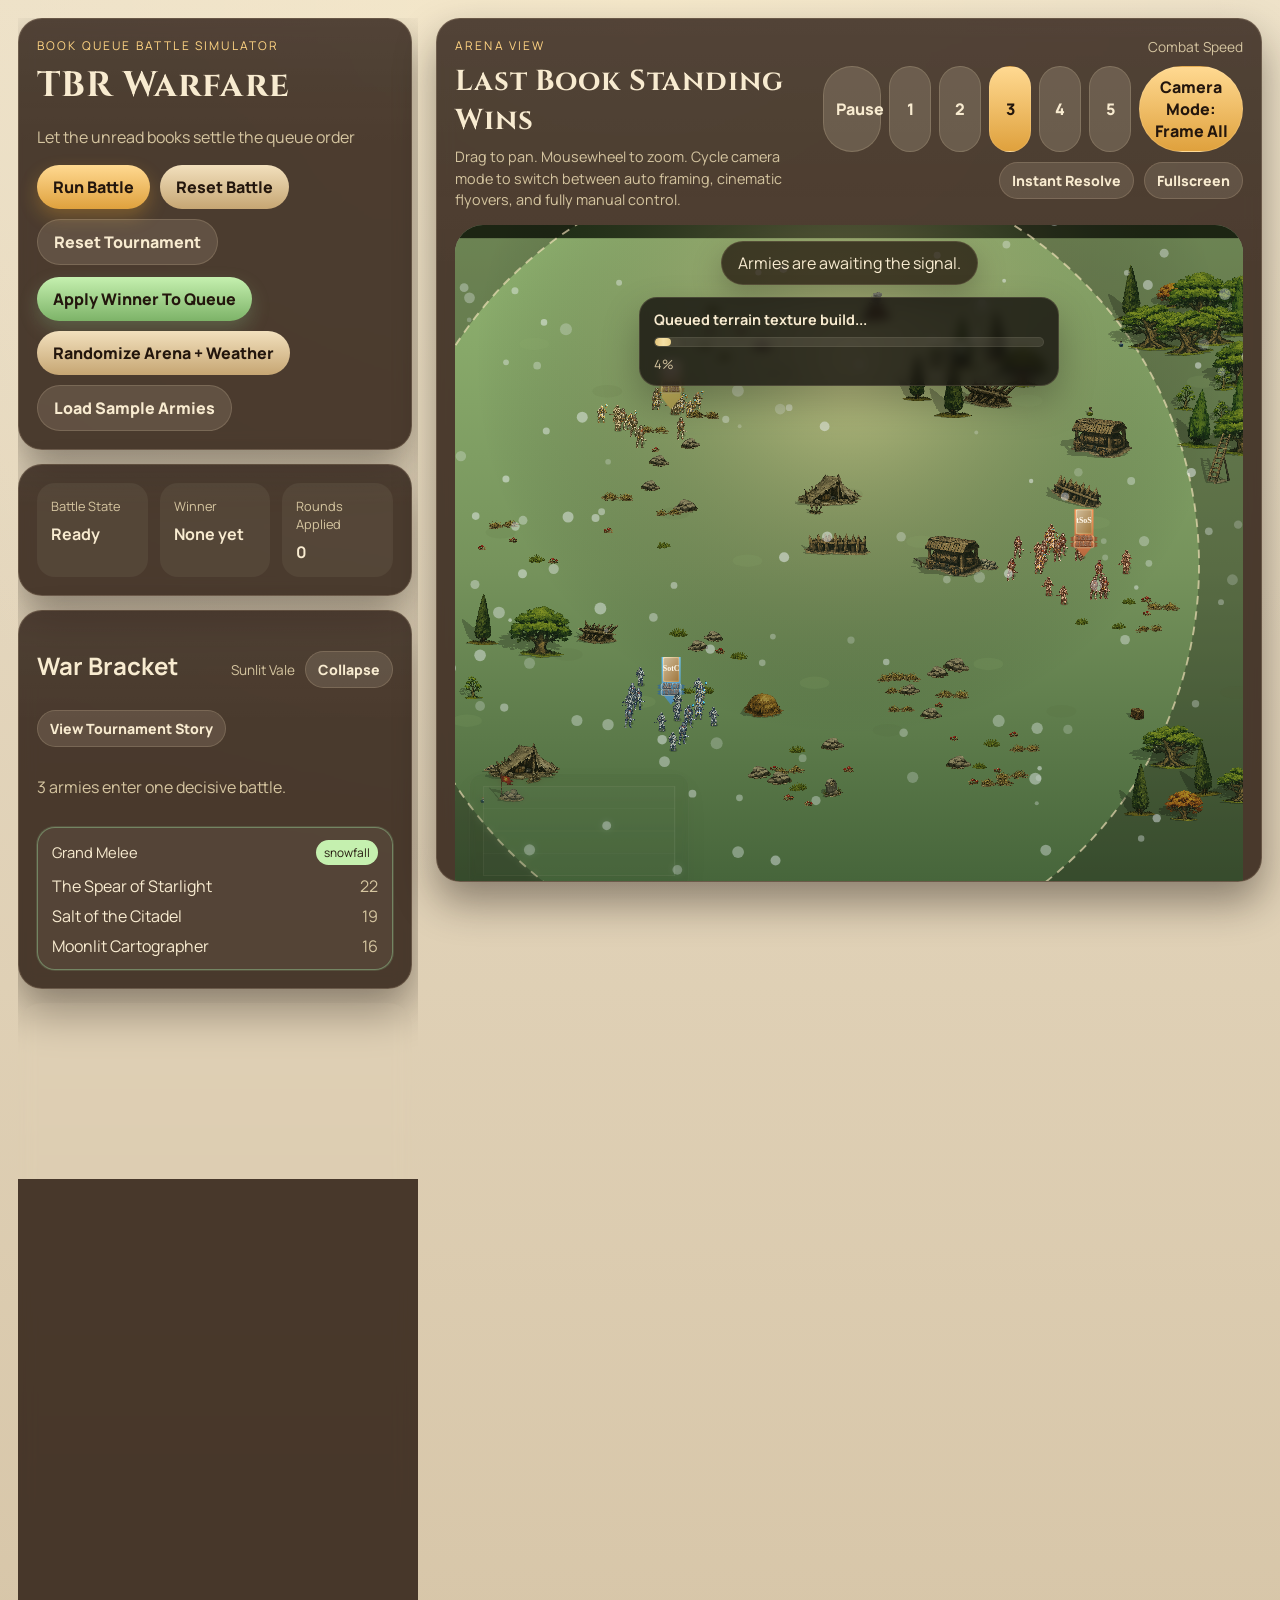
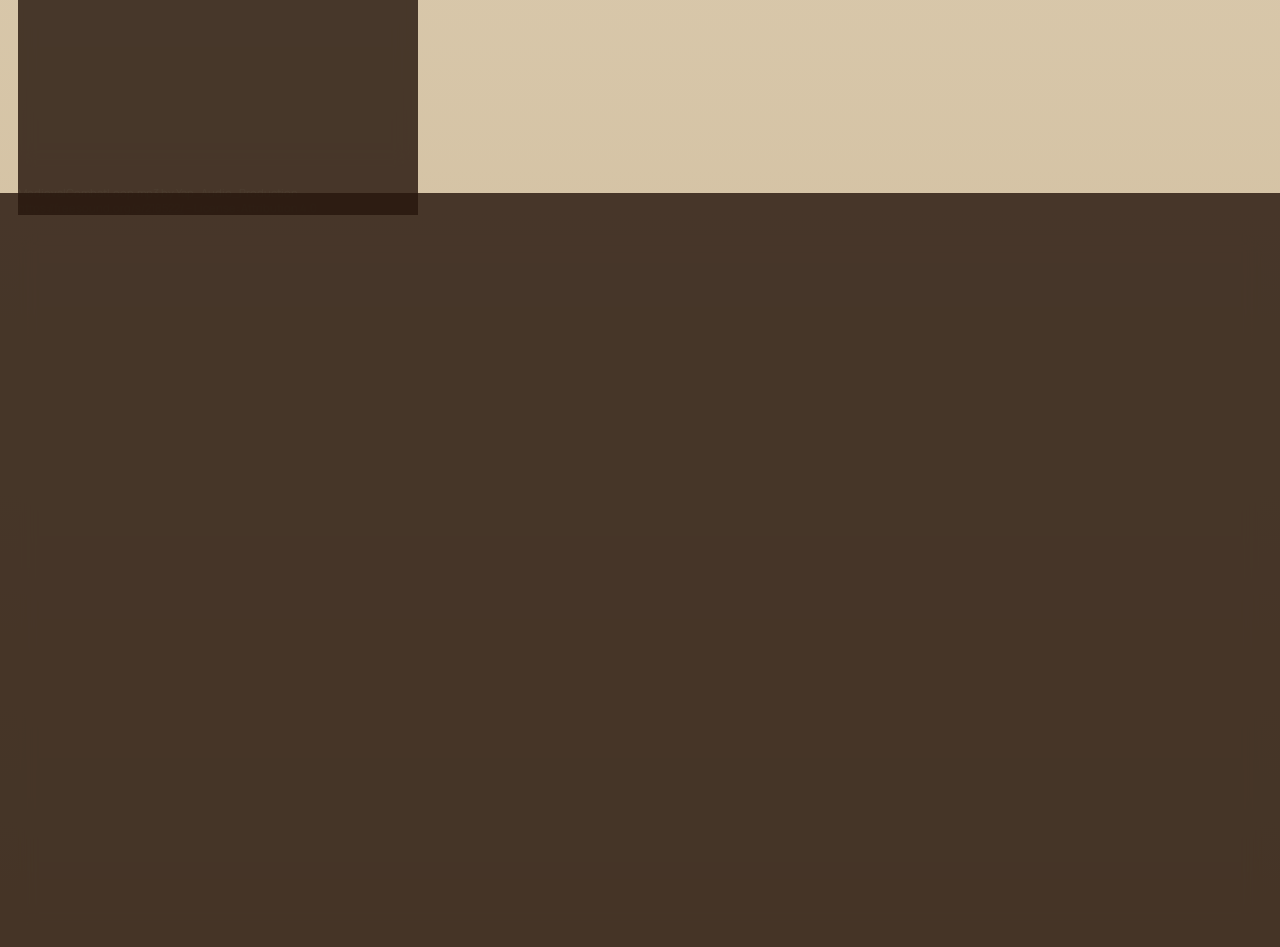
==== commit 2b0fe60c: "Add sudden death battle resolution" ====
--- a/index.html
+++ b/index.html
@@ -53,6 +53,7 @@
           <span>Disable shift-inspect tooltip cooldown</span>
         </label>
         <button id="buildAssetAtlasBtn" class="ghost small" type="button">Build Sprite Atlas</button>
+        <button id="killAllUnitsBtn" class="ghost small" type="button">Kill All Units</button>
         <span id="assetAtlasStatus" class="dev-panel-status">Sprite atlas idle.</span>
         <a class="ghost small tool-link" href="sprite-workshop.html">Open Sprite Workshop</a>
         <button id="openBalanceLabBtn" class="ghost small" type="button">Open Balance Lab</button>
@@ -172,6 +173,7 @@
               <span class="speed-label">Combat Speed</span>
               <div id="speedControls" class="speed-controls"></div>
               <button id="instantResolveBtn" class="ghost small" type="button">Instant Resolve</button>
+              <button id="fullscreenBattleBtn" class="ghost small" type="button">Fullscreen</button>
             </div>
           </div>
         </div>
--- a/styles.css
+++ b/styles.css
@@ -1145,6 +1145,42 @@
   padding: 18px;
   height: calc(100vh - 36px);
   overflow: auto;
+}
+.battle-panel:fullscreen {
+  width: 100vw;
+  height: 100vh;
+  padding: 0;
+  overflow: hidden;
+  border-radius: 0;
+  background: #120d09;
+}
+.battle-panel:fullscreen .battle-header {
+  position: fixed;
+  top: 0;
+  left: 0;
+  right: 0;
+  z-index: 12;
+  margin: 0;
+  padding: 14px 18px;
+  background: linear-gradient(180deg, rgba(21, 14, 9, 0.96), rgba(21, 14, 9, 0.78));
+  border-bottom: 1px solid rgba(255, 229, 188, 0.14);
+  box-shadow: 0 18px 32px rgba(0, 0, 0, 0.28);
+  transform: translateY(-112%);
+  transition: transform 220ms ease;
+}
+.battle-panel:fullscreen.show-fullscreen-controls .battle-header {
+  transform: translateY(0);
+}
+.battle-panel:fullscreen .battle-stage {
+  width: 100vw;
+  height: 100vh;
+  max-height: none;
+  min-height: 0;
+  aspect-ratio: auto;
+  border-radius: 0;
+}
+.battle-panel:fullscreen .battle-header > div:first-child {
+  max-width: min(50vw, 620px);
 }
 .battle-header {
   display: flex;
@@ -2100,6 +2136,11 @@
   display: grid;
   gap: 14px;
 }
+.winner-actions {
+  display: flex;
+  justify-content: flex-end;
+  gap: 10px;
+}
 .winner-card-cover {
   width: 88px;
   height: 128px;
